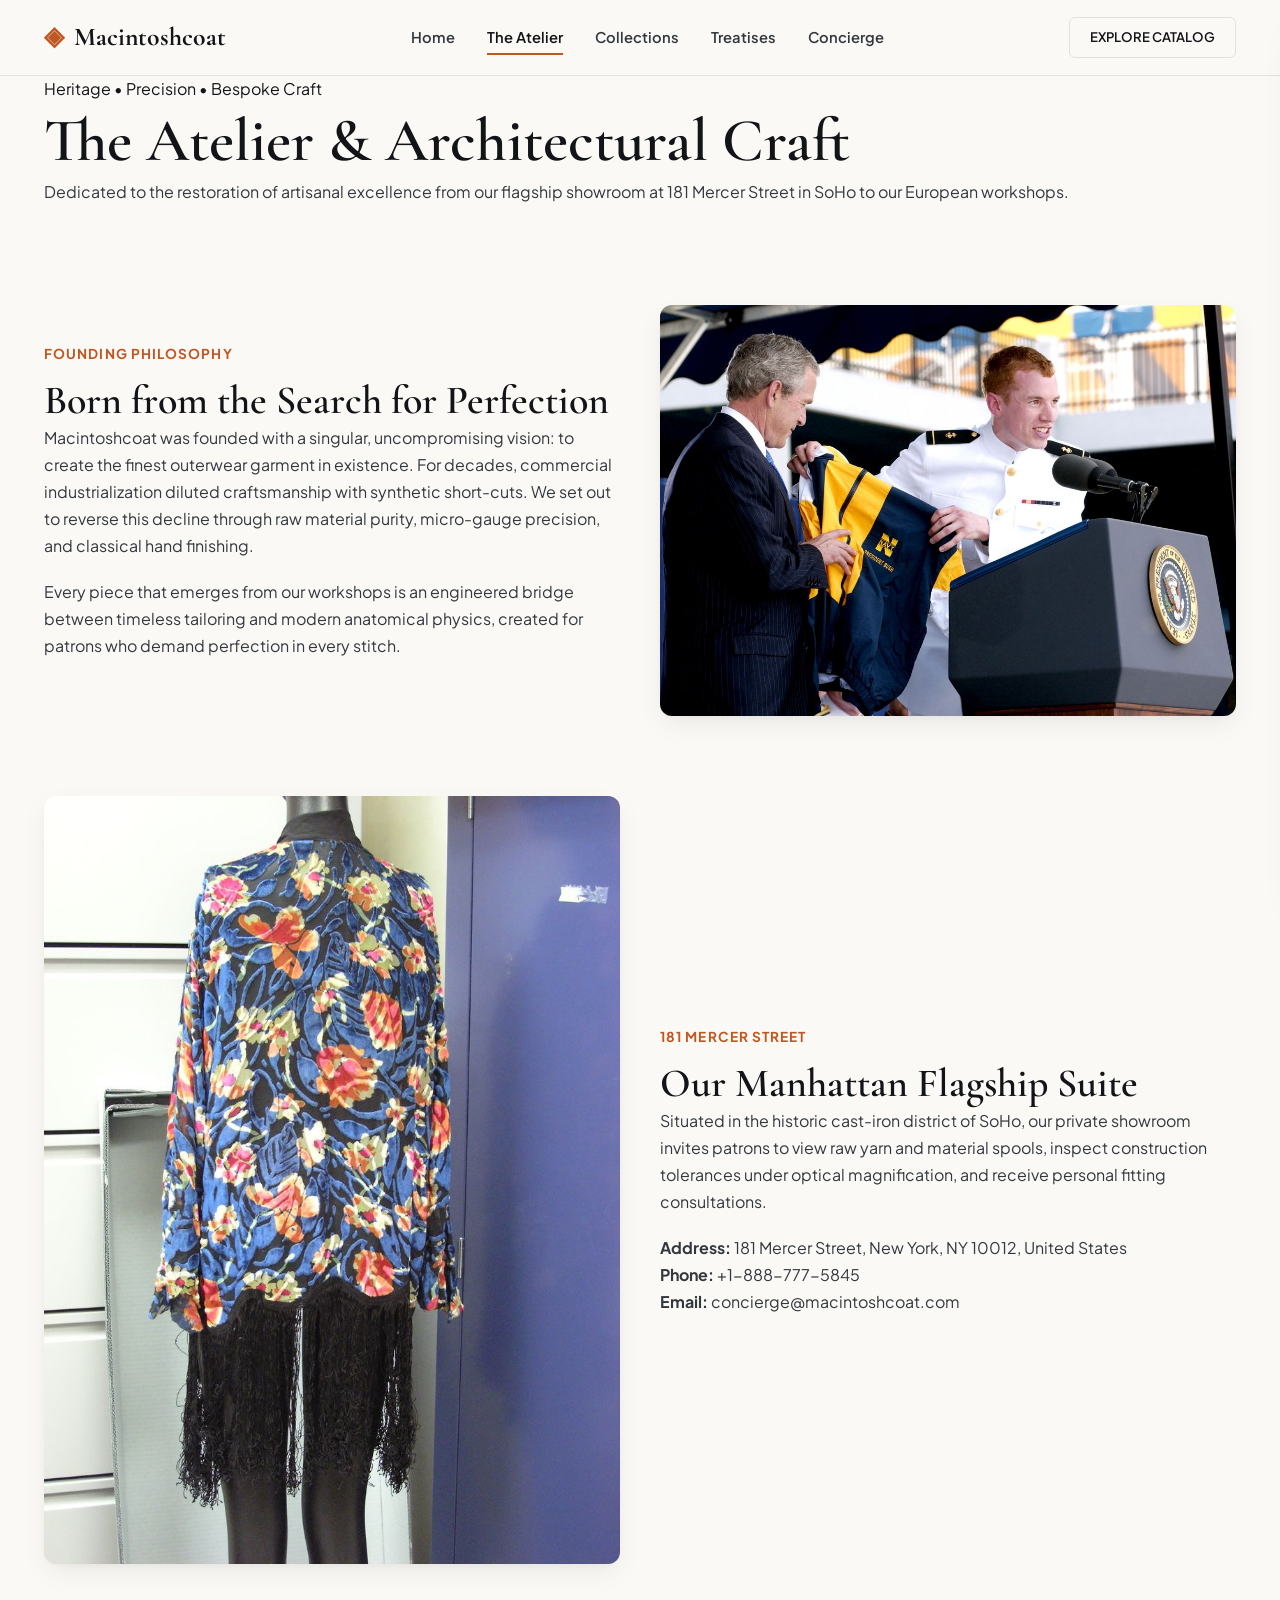
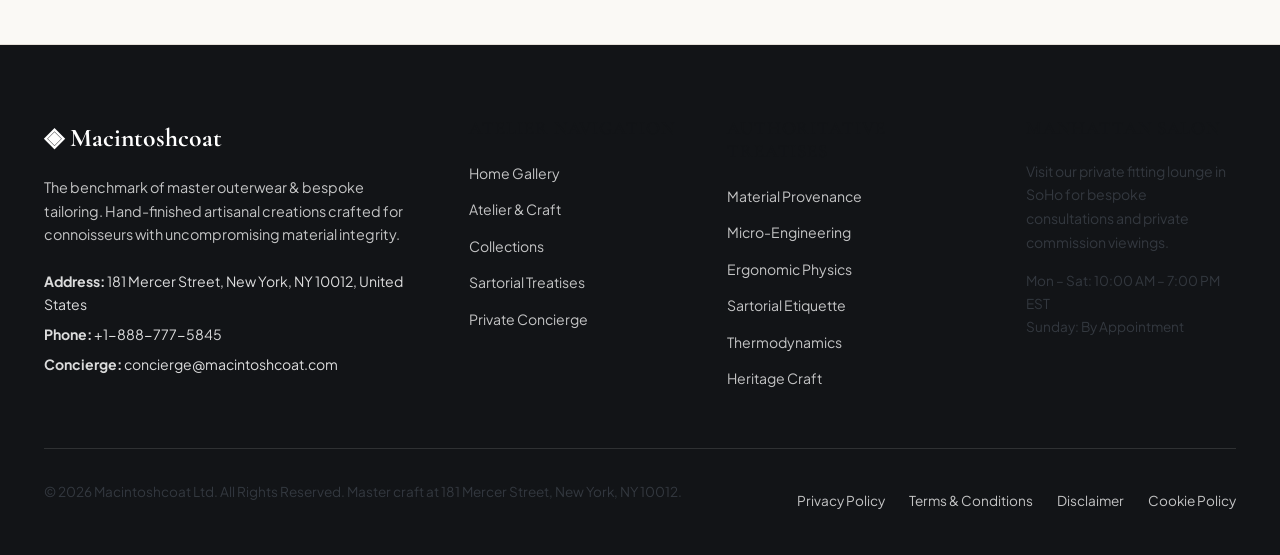
==== about.html @ 99c929b3 "Add files via upload" ====
<!DOCTYPE html>
<html lang="en">
<head>
  <meta charset="UTF-8">
  <meta name="viewport" content="width=device-width, initial-scale=1.0">
  <title>The Atelier & Heritage Craft — Macintoshcoat</title>
  <meta name="description" content="Discover the heritage of Macintoshcoat at 181 Mercer Street, New York.">
  <link rel="canonical" href="https://macintoshcoat.com/about.html">
  <link rel="preconnect" href="https://fonts.googleapis.com">
  <link rel="preconnect" href="https://fonts.gstatic.com" crossorigin>
  <link href="https://fonts.googleapis.com/css2?family=Cormorant+Garamond:ital,wght@0,400;0,600;0,700;1,400&family=Plus+Jakarta+Sans:wght@300;400;500;600;700&display=swap" rel="stylesheet">
  <link rel="stylesheet" href="/assets/css/style.css">
  <!-- Google tag (gtag.js) -->
  <script async src="https://www.googletagmanager.com/gtag/js?id=G-0LY0HY7L01"></script>
  <script>
    window.dataLayer = window.dataLayer || [];
    function gtag(){dataLayer.push(arguments);}
    gtag('js', new Date());
    gtag('config', 'G-0LY0HY7L01');
  </script>

</head>
<body>
  <!-- Mandatory Global Site Header (Exactly 1 per page) -->
  <header class="site-header">
    <div class="header-container">
      <a href="/" class="brand-logo" aria-label="Macintoshcoat Home">
        <span class="logo-mark">◈</span>
        <span class="logo-text">Macintoshcoat</span>
      </a>
      <nav class="desktop-nav" aria-label="Primary Navigation">
        <a href="/" class="nav-link">Home</a>
        <a href="/about.html" class="nav-link active">The Atelier</a>
        <a href="/collection.html" class="nav-link">Collections</a>
        <a href="/blog.html" class="nav-link">Treatises</a>
        <a href="/contact.html" class="nav-link">Concierge</a>
      </nav>
      <div class="header-actions">
        <a href="/collection.html" class="btn btn-sm btn-outline">Explore Catalog</a>
        <button id="drawer-toggle" class="mobile-toggle" aria-label="Open Navigation Menu">
          <span class="hamburger-bar"></span>
          <span class="hamburger-bar"></span>
          <span class="hamburger-bar"></span>
        </button>
      </div>
    </div>
  </header>

  <!-- Mandatory Mobile Navigation Drawer (Exactly 1 per page) -->
  <div class="mobile-drawer" id="mobile-drawer" aria-hidden="true">
    <div class="drawer-header">
      <div class="drawer-brand">Macintoshcoat</div>
      <button id="drawer-close" class="drawer-close-btn" aria-label="Close Navigation Menu">&times;</button>
    </div>
    <nav class="drawer-nav" aria-label="Mobile Navigation">
      <a href="/" class="drawer-link">Home</a>
      <a href="/about.html" class="drawer-link active">The Atelier &amp; Craft</a>
      <a href="/collection.html" class="drawer-link">Curated Outerwear Collection</a>
      <a href="/blog.html" class="drawer-link">Sartorial Treatises</a>
      <a href="/contact.html" class="drawer-link">Private Concierge</a>
    </nav>
    <div class="drawer-footer">
      <p class="drawer-contact-title">Manhattan Atelier &amp; Suite</p>
      <p class="drawer-contact-info">181 Mercer Street, New York, NY 10012, United States</p>
      <p class="drawer-contact-info">Tel: +1-888-777-5845</p>
      <p class="drawer-contact-info">Email: concierge@macintoshcoat.com</p>
    </div>
  </div>
  <div id="drawer-overlay" class="drawer-overlay"></div>
  <section class="page-hero">
    <div class="container">
      <span class="hero-badge">Heritage &bull; Precision &bull; Bespoke Craft</span>
      <h1>The Atelier &amp; Architectural Craft</h1>
      <p class="lead">Dedicated to the restoration of artisanal excellence from our flagship showroom at 181 Mercer Street in SoHo to our European workshops.</p>
    </div>
  </section>
  <main class="section">
    <div class="container">
      <div class="grid-2" style="margin-bottom: 5rem;">
        <div>
          <div class="section-subtitle">Founding Philosophy</div>
          <h2>Born from the Search for Perfection</h2>
          <p>Macintoshcoat was founded with a singular, uncompromising vision: to create the finest outerwear garment in existence. For decades, commercial industrialization diluted craftsmanship with synthetic short-cuts. We set out to reverse this decline through raw material purity, micro-gauge precision, and classical hand finishing.</p>
          <p>Every piece that emerges from our workshops is an engineered bridge between timeless tailoring and modern anatomical physics, created for patrons who demand perfection in every stitch.</p>
        </div>
        <div style="border-radius: var(--radius-md); overflow: hidden; box-shadow: var(--shadow-md);"><img src="/assets/images/ykk_aquaguard_zipper_seal.jpg" alt="Atelier craft"></div>
      </div>
      <div class="grid-2">
        <div style="border-radius: var(--radius-md); overflow: hidden; box-shadow: var(--shadow-md);"><img src="/assets/images/featherweight_pertex_fabric.jpg" alt="Artisan inspection"></div>
        <div>
          <div class="section-subtitle">181 Mercer Street</div>
          <h2>Our Manhattan Flagship Suite</h2>
          <p>Situated in the historic cast-iron district of SoHo, our private showroom invites patrons to view raw yarn and material spools, inspect construction tolerances under optical magnification, and receive personal fitting consultations.</p>
          <p><strong>Address:</strong> 181 Mercer Street, New York, NY 10012, United States<br><strong>Phone:</strong> +1-888-777-5845<br><strong>Email:</strong> concierge@macintoshcoat.com</p>
        </div>
      </div>
    </div>
  </main>
  <!-- Mandatory Global Site Footer -->
  <footer class="site-footer">
    <div class="container">
      <div class="footer-grid">
        <div class="footer-col">
          <div class="footer-brand">◈ Macintoshcoat</div>
          <p class="footer-desc">
            The benchmark of master outerwear & bespoke tailoring. Hand-finished artisanal creations crafted for connoisseurs with uncompromising material integrity.
          </p>
          <div class="footer-contact-item"><strong>Address:</strong> 181 Mercer Street, New York, NY 10012, United States</div>
          <div class="footer-contact-item"><strong>Phone:</strong> +1-888-777-5845</div>
          <div class="footer-contact-item"><strong>Concierge:</strong> concierge@macintoshcoat.com</div>
        </div>
        <div class="footer-col">
          <h4 class="footer-title">Atelier Navigation</h4>
          <ul class="footer-links">
            <li><a href="/">Home Gallery</a></li>
            <li><a href="/about.html">Atelier &amp; Craft</a></li>
            <li><a href="/collection.html">Collections</a></li>
            <li><a href="/blog.html">Sartorial Treatises</a></li>
            <li><a href="/contact.html">Private Concierge</a></li>
          </ul>
        </div>
        <div class="footer-col">
          <h4 class="footer-title">Authoritative Treatises</h4>
          <ul class="footer-links">
            <li><a href="/blog/material-provenance-and-fiber-crystallography.html">Material Provenance</a></li>
            <li><a href="/blog/micro-engineering-tolerances-and-finishing.html">Micro-Engineering</a></li>
            <li><a href="/blog/biomechanical-ergonomics-and-wearer-physics.html">Ergonomic Physics</a></li>
            <li><a href="/blog/sartorial-color-theory-and-formal-etiquette.html">Sartorial Etiquette</a></li>
            <li><a href="/blog/hygroscopic-microclimate-thermodynamics.html">Thermodynamics</a></li>
            <li><a href="/blog/bespoke-craftsmanship-and-heritage-methods.html">Heritage Craft</a></li>
          </ul>
        </div>
        <div class="footer-col">
          <h4 class="footer-title">Manhattan Salon</h4>
          <p style="font-size:0.88rem; margin-bottom:1rem;">
            Visit our private fitting lounge in SoHo for bespoke consultations and private commission viewings.
          </p>
          <p style="font-size:0.85rem; color:var(--color-gold);">Mon – Sat: 10:00 AM – 7:00 PM EST<br>Sunday: By Appointment</p>
        </div>
      </div>
      <div class="footer-bottom">
        <p>&copy; 2026 Macintoshcoat Ltd. All Rights Reserved. Master craft at 181 Mercer Street, New York, NY 10012.</p>
        <div class="footer-legal-links">
          <a href="/privacy-policy.html">Privacy Policy</a>
          <a href="/terms-and-conditions.html">Terms &amp; Conditions</a>
          <a href="/disclaimer.html">Disclaimer</a>
          <a href="/cookie-policy.html">Cookie Policy</a>
        </div>
      </div>
    </div>
  </footer>
  <script src="/assets/js/main.js"></script>
</body>
</html>
---- assets/css/style.css ----
/* Master Design System — macintoshcoat (Haute Commercial Paid Theme) */
:root {
  --color-primary: #121417;
  --color-primary-dark: #0A0C0E;
  --color-dew: #C05621;
  --color-dew-dark: #9C4215;
  --color-gold: #B45309;
  --color-bg: #FAF9F5;
  --color-surface: #FFFFFF;
  --color-surface-elevated: #F5F2EA;
  --color-text-main: #121417;
  --color-text-body: #33383F;
  --color-text-muted: #6B7280;
  --color-border: #E5E0D8;
  --color-border-light: #F0EDE6;
  --font-serif: 'Cormorant Garamond', Georgia, serif;
  --font-sans: 'Plus Jakarta Sans', -apple-system, BlinkMacSystemFont, sans-serif;
  --transition-smooth: all 0.25s cubic-bezier(0.16, 1, 0.3, 1);
  --shadow-sm: 0 2px 6px rgba(0, 0, 0, 0.04);
  --shadow-md: 0 10px 30px -5px rgba(0, 0, 0, 0.08), 0 4px 10px -2px rgba(0, 0, 0, 0.03);
  --shadow-lg: 0 20px 45px -10px rgba(0, 0, 0, 0.12);
  --radius-sm: 6px;
  --radius-md: 12px;
  --radius-pill: 9999px;
  --container-max: 1240px;
}
*, *::before, *::after { box-sizing: border-box; margin: 0; padding: 0; }
html { font-size: 16px; scroll-behavior: smooth; }
body { font-family: var(--font-sans); background: var(--color-bg); color: var(--color-text-main); line-height: 1.68; overflow-x: hidden; }
h1, h2, h3, h4 { font-family: var(--font-serif); color: #121417 !important; line-height: 1.25; font-weight: 600; }
h1 { font-size: clamp(2.2rem, 5vw, 3.8rem); }
h2 { font-size: clamp(1.8rem, 4vw, 2.5rem); }
h3 { font-size: 1.4rem; }
p { margin-bottom: 1.2rem; color: #33383F !important; }
a { color: #121417; text-decoration: none; transition: var(--transition-smooth); }
a:hover { color: var(--color-dew); }
img { max-width: 100%; height: auto; display: block; }
.container { max-width: var(--container-max); margin: 0 auto; padding: 0 1.5rem; }
.text-center { text-align: center; }
.text-muted { color: var(--color-text-muted) !important; }
.text-white { color: #FFFFFF !important; }

/* Paid Theme Top Announcement Bar */
.announcement-bar { background: #121417; color: #FAF9F5; padding: 0.55rem 1rem; font-size: 0.8rem; font-weight: 500; letter-spacing: 0.03em; text-align: center; border-bottom: 1px solid rgba(255, 255, 255, 0.1); }
.announcement-bar a { color: #E5E0D8; text-decoration: underline; }
.announcement-bar a:hover { color: #FFFFFF; }

/* Paid Theme Header */
.site-header { position: sticky; top: 0; left: 0; width: 100%; z-index: 1000; background: rgba(250, 249, 245, 0.94); backdrop-filter: blur(16px); -webkit-backdrop-filter: blur(16px); border-bottom: 1px solid var(--color-border); }
.header-container { max-width: var(--container-max); margin: 0 auto; padding: 1rem 1.5rem; display: flex; align-items: center; justify-content: space-between; }
.brand-logo { display: flex; align-items: center; gap: 0.6rem; color: #121417 !important; font-family: var(--font-serif); font-size: 1.6rem; font-weight: 700; }
.brand-logo:hover { color: var(--color-dew) !important; }
.logo-mark { color: var(--color-dew); }
.desktop-nav { display: flex; align-items: center; gap: 2rem; }
.nav-link { color: #33383F !important; font-size: 0.92rem; font-weight: 600; position: relative; padding: 0.3rem 0; }
.nav-link:hover, .nav-link.active { color: #121417 !important; }
.nav-link.active::after { content: ''; position: absolute; bottom: 0; left: 0; width: 100%; height: 2px; background: var(--color-dew); }
.header-actions { display: flex; align-items: center; gap: 1rem; }
.header-actions .btn-outline { color: #121417 !important; border-color: var(--color-border); }
.header-actions .btn-outline:hover { background: #121417; color: #FFFFFF !important; border-color: #121417; }
.mobile-toggle { display: none; background: transparent; border: none; cursor: pointer; padding: 0.5rem; flex-direction: column; gap: 5px; }
.hamburger-bar { display: block; width: 24px; height: 2px; background: #121417; }

/* Mobile Drawer (Paid Theme) */
.mobile-drawer { position: fixed; top: 0; right: -320px; width: 300px; height: 100vh; background: #121417; z-index: 2000; display: flex; flex-direction: column; box-shadow: var(--shadow-lg); transition: transform 0.35s ease; padding: 2rem 1.5rem; overflow-y: auto; color: #FFFFFF; }
.mobile-drawer.open { transform: translateX(-320px); }
.mobile-drawer p { color: rgba(255, 255, 255, 0.85) !important; font-size: 0.88rem; }
.drawer-overlay { position: fixed; top: 0; left: 0; width: 100vw; height: 100vh; background: rgba(0, 0, 0, 0.75); backdrop-filter: blur(4px); z-index: 1999; opacity: 0; visibility: hidden; transition: opacity 0.3s ease; }
.drawer-overlay.active { opacity: 1; visibility: visible; }
.drawer-header { display: flex; align-items: center; justify-content: space-between; margin-bottom: 2rem; padding-bottom: 1rem; border-bottom: 1px solid rgba(255, 255, 255, 0.12); }
.drawer-brand { font-family: var(--font-serif); font-size: 1.4rem; color: #FFFFFF !important; font-weight: 700; }
.drawer-close-btn { background: transparent; border: none; color: #FFFFFF !important; font-size: 2rem; cursor: pointer; }
.drawer-nav { display: flex; flex-direction: column; gap: 1.2rem; }
.drawer-link { color: rgba(255, 255, 255, 0.9) !important; font-size: 1.1rem; }
.drawer-link:hover { color: var(--color-dew) !important; padding-left: 0.5rem; }
.drawer-footer { margin-top: auto; padding-top: 1.5rem; border-top: 1px solid rgba(255, 255, 255, 0.12); }
.drawer-contact-title { font-weight: 700; color: #FAF9F5 !important; margin-bottom: 0.4rem; text-transform: uppercase; font-size: 0.85rem; }
.drawer-contact-info { color: rgba(255, 255, 255, 0.88) !important; margin-bottom: 0.25rem; font-size: 0.85rem; }

/* Paid Theme Buttons */
.btn { display: inline-flex; align-items: center; justify-content: center; padding: 0.85rem 1.85rem; font-size: 0.92rem; font-weight: 600; text-transform: uppercase; border-radius: var(--radius-sm); cursor: pointer; transition: var(--transition-smooth); border: 1px solid transparent; }
.btn-primary { background: #121417; color: #FFFFFF !important; }
.btn-primary:hover { background: var(--color-dew); color: #FFFFFF !important; transform: translateY(-2px); box-shadow: var(--shadow-md); }
.btn-gold { background: var(--color-dew); color: #FFFFFF !important; font-weight: 700; }
.btn-gold:hover { background: var(--color-primary-dark); color: #FFFFFF !important; transform: translateY(-2px); }
.btn-outline { background: transparent; color: #121417 !important; border-color: var(--color-border); }
.btn-outline:hover { background: #121417; color: #FFFFFF !important; border-color: #121417; transform: translateY(-2px); }
.btn-outline-white { background: transparent; color: #FFFFFF !important; border-color: rgba(255,255,255,0.6); }
.btn-outline-white:hover { background: #FFFFFF; color: #121417 !important; }
.btn-sm { padding: 0.55rem 1.25rem; font-size: 0.82rem; }

/* Paid Theme Sections */
.section { padding: 5rem 0; }
.section-light { background: var(--color-surface); }
.section-dark { background: #121417; color: #FFFFFF; }
.section-dark h2, .section-dark h3 { color: #FFFFFF !important; }
.section-dark p { color: rgba(255, 255, 255, 0.85) !important; }
.section-header { margin-bottom: 3.5rem; }
.section-subtitle { color: var(--color-dew); text-transform: uppercase; letter-spacing: 0.08em; font-weight: 700; font-size: 0.85rem; margin-bottom: 0.6rem; }
.grid-2 { display: grid; grid-template-columns: repeat(auto-fit, minmax(420px, 1fr)); gap: 2.5rem; align-items: center; }
.grid-3 { display: grid; grid-template-columns: repeat(auto-fit, minmax(320px, 1fr)); gap: 2rem; }
.grid-4 { display: grid; grid-template-columns: repeat(auto-fit, minmax(240px, 1fr)); gap: 1.5rem; }

/* Paid Theme E-Commerce Components */
.trust-bar { background: #FFFFFF; border-top: 1px solid var(--color-border); border-bottom: 1px solid var(--color-border); padding: 2.2rem 0; }
.trust-grid { display: grid; grid-template-columns: repeat(auto-fit, minmax(240px, 1fr)); gap: 2rem; }
.trust-item { display: flex; align-items: center; gap: 1rem; }
.trust-icon-box { width: 44px; height: 44px; border-radius: 10px; background: #FDF4ED; color: var(--color-dew); display: flex; align-items: center; justify-content: center; font-size: 1.2rem; flex-shrink: 0; font-weight: bold; }
.trust-title { font-size: 0.95rem; font-weight: 700; color: #121417; margin-bottom: 0.2rem; }
.trust-desc { font-size: 0.82rem; color: #6B7280 !important; margin-bottom: 0; line-height: 1.4; }

.paid-product-card { background: #FFFFFF; border: 1px solid var(--color-border); border-radius: var(--radius-md); overflow: hidden; transition: var(--transition-smooth); display: flex; flex-direction: column; position: relative; }
.paid-product-card:hover { transform: translateY(-6px); box-shadow: var(--shadow-md); border-color: #D3C9BD; }
.paid-product-badge { position: absolute; top: 1rem; left: 1rem; background: #121417; color: #FAF9F5; padding: 0.3rem 0.75rem; font-size: 0.72rem; font-weight: 700; text-transform: uppercase; letter-spacing: 0.05em; border-radius: var(--radius-pill); z-index: 2; }
.paid-product-img-wrap { position: relative; height: 320px; overflow: hidden; background: #F4F1EA; }
.paid-product-img-wrap img { width: 100%; height: 100%; object-fit: cover; transition: transform 0.5s ease; }
.paid-product-card:hover .paid-product-img-wrap img { transform: scale(1.05); }
.paid-product-body { padding: 1.6rem; display: flex; flex-direction: column; flex-grow: 1; }
.paid-product-rating { display: flex; align-items: center; gap: 0.4rem; font-size: 0.82rem; color: #D97706; margin-bottom: 0.6rem; }
.paid-product-title { font-family: var(--font-serif); font-size: 1.25rem; font-weight: 700; color: #121417; margin-bottom: 0.4rem; }
.paid-product-price { display: flex; align-items: baseline; gap: 0.6rem; margin-bottom: 0.8rem; }
.price-current { font-size: 1.25rem; font-weight: 700; color: #121417; }
.price-original { font-size: 0.95rem; text-decoration: line-line-through; color: #9CA3AF; }
.swatch-group { display: flex; gap: 0.45rem; margin: 0.6rem 0 1.2rem; }
.swatch-dot { width: 16px; height: 16px; border-radius: 50%; border: 1px solid rgba(0,0,0,0.15); display: inline-block; cursor: pointer; }

.anatomy-step { display: flex; gap: 1.2rem; align-items: flex-start; padding: 1.4rem; background: #FFFFFF; border: 1px solid var(--color-border); border-radius: var(--radius-md); transition: var(--transition-smooth); }
.anatomy-step:hover { border-color: var(--color-dew); transform: translateX(4px); box-shadow: var(--shadow-sm); }
.step-badge { width: 36px; height: 36px; border-radius: 50%; background: #121417; color: #FAF9F5; font-weight: 700; font-size: 0.88rem; display: flex; align-items: center; justify-content: center; flex-shrink: 0; }

/* Cards */
.card { background: var(--color-surface); border: 1px solid var(--color-border); border-radius: var(--radius-md); overflow: hidden; transition: var(--transition-smooth); box-shadow: var(--shadow-sm); display: flex; flex-direction: column; }
.card:hover { transform: translateY(-5px); box-shadow: var(--shadow-md); }
.card-image-wrap { position: relative; height: 280px; overflow: hidden; background: #E2E8F0; }
.card-image-wrap img { width: 100%; height: 100%; object-fit: cover; transition: transform 0.6s ease; }
.card:hover .card-image-wrap img { transform: scale(1.05); }
.card-tag { position: absolute; top: 1rem; left: 1rem; background: #121417; color: #FFF; padding: 0.25rem 0.75rem; font-size: 0.75rem; font-weight: 600; border-radius: var(--radius-sm); text-transform: uppercase; }
.card-body { padding: 1.8rem; display: flex; flex-direction: column; flex-grow: 1; }
.card-specs { display: flex; flex-wrap: wrap; gap: 0.8rem; margin: 1rem 0 1.2rem; padding-top: 1rem; border-top: 1px solid var(--color-border-light); font-size: 0.85rem; color: var(--color-text-muted); }

.pillar-card { padding: 2.2rem; background: var(--color-surface); border-radius: var(--radius-md); border: 1px solid var(--color-border); }
.pillar-icon { width: 52px; height: 52px; border-radius: 50%; background: #FDF4ED; color: var(--color-dew); display: flex; align-items: center; justify-content: center; font-size: 1.4rem; margin-bottom: 1.4rem; }

.step-card { background: var(--color-surface); border: 1px solid var(--color-border); border-radius: var(--radius-md); padding: 2rem; position: relative; }
.step-number { font-family: var(--font-serif); font-size: 2.5rem; font-weight: 700; color: var(--color-dew); line-height: 1; margin-bottom: 0.8rem; }

.testimonial-card { background: var(--color-surface); border: 1px solid var(--color-border); border-radius: var(--radius-md); padding: 2rem; box-shadow: var(--shadow-sm); }
.testimonial-rating { color: #D97706; font-size: 1.1rem; margin-bottom: 0.8rem; }
.testimonial-quote { font-style: italic; color: var(--color-text-body); margin-bottom: 1.2rem; line-height: 1.7; }
.testimonial-author { border-top: 1px solid var(--color-border-light); padding-top: 0.8rem; }
.testimonial-name { font-weight: 700; color: var(--color-primary); }
.testimonial-role { font-size: 0.85rem; color: var(--color-text-muted); }

.filter-bar { display: flex; flex-wrap: wrap; gap: 0.75rem; justify-content: center; margin-bottom: 3rem; }
.filter-btn { padding: 0.6rem 1.4rem; border-radius: 50px; background: var(--color-surface); border: 1px solid var(--color-border); color: var(--color-text-main); font-size: 0.88rem; font-weight: 600; cursor: pointer; transition: var(--transition-smooth); }
.filter-btn:hover, .filter-btn.active { background: #121417; color: #FFF; }

/* Tables */
.data-table-wrap { overflow-x: auto; margin: 2.5rem 0; border-radius: var(--radius-md); border: 1px solid var(--color-border); }
.spec-table { width: 100%; border-collapse: collapse; background: #FFF; text-align: left; font-size: 0.92rem; }
.spec-table th { background: #121417; color: #FFF; padding: 1rem 1.2rem; }
.spec-table td { padding: 0.95rem 1.2rem; border-bottom: 1px solid var(--color-border-light); color: var(--color-text-body); }
.spec-table tr:nth-child(even) td { background: #FDFBF7; }

/* Treatises */
.treatise-container { max-width: 860px; margin: 0 auto; padding: 3rem 1.5rem 5rem; }
.article-header { margin-bottom: 2.5rem; }
.article-meta { display: flex; align-items: center; flex-wrap: wrap; gap: 1.2rem; margin: 1.2rem 0; font-size: 0.9rem; color: var(--color-text-muted); }
.article-hero-figure { margin: 2rem 0 3rem; border-radius: var(--radius-md); overflow: hidden; border: 1px solid var(--color-border); }
.article-hero-figure img { width: 100%; height: auto; }
.article-hero-figure figcaption { padding: 0.85rem 1.2rem; background: #FFF; font-size: 0.85rem; color: var(--color-text-muted); font-style: italic; border-top: 1px solid var(--color-border-light); }
.article-content { font-size: 1.05rem; line-height: 1.8; color: #2D3748; }
.faq-section { margin: 3.5rem 0; }
.faq-item { border: 1px solid var(--color-border); border-radius: var(--radius-sm); margin-bottom: 1rem; background: #FFF; overflow: hidden; }
.faq-question { width: 100%; padding: 1.25rem 1.5rem; text-align: left; background: #FFF; border: none; font-family: var(--font-serif); font-size: 1.2rem; font-weight: 600; color: #121417; cursor: pointer; display: flex; justify-content: space-between; align-items: center; }
.faq-icon { font-size: 1.2rem; transition: transform 0.3s ease; }
.faq-item.active .faq-icon { transform: rotate(45deg); }
.faq-answer { padding: 0 1.5rem 1.5rem; line-height: 1.7; color: var(--color-text-body); }

.author-card { display: flex; align-items: center; gap: 1.5rem; padding: 2rem; background: #FFF; border: 1px solid var(--color-border); border-radius: var(--radius-md); margin-top: 4rem; }
.author-avatar { width: 72px; height: 72px; border-radius: 50%; background: #F4F1EA; color: var(--color-dew); display: flex; align-items: center; justify-content: center; font-size: 1.8rem; font-weight: 700; flex-shrink: 0; }
.author-info h4 { margin-bottom: 0.3rem; color: #121417; }
.author-bio { font-size: 0.9rem; color: var(--color-text-muted); margin-bottom: 0; }

/* Forms & Contact */
.contact-grid { display: grid; grid-template-columns: 1fr 1fr; gap: 3.5rem; }
.form-group { margin-bottom: 1.5rem; }
.form-label { display: block; font-size: 0.88rem; font-weight: 600; margin-bottom: 0.5rem; color: #121417; }
.form-input, .form-textarea { width: 100%; padding: 0.9rem 1.2rem; border: 1px solid var(--color-border); border-radius: var(--radius-sm); font-family: var(--font-sans); font-size: 0.95rem; background: #FFF; color: #121417; transition: var(--transition-smooth); }
.form-input:focus, .form-textarea:focus { outline: none; border-color: #121417; box-shadow: 0 0 0 3px rgba(18, 20, 23, 0.1); }
.form-textarea { resize: vertical; min-height: 140px; }

/* Paid Theme Footer */
.site-footer { background: #121417; color: #FAF9F5; padding: 4.5rem 0 2rem; border-top: 1px solid var(--color-border); }
.footer-grid { display: grid; grid-template-columns: 1.8fr 1fr 1.2fr 1fr; gap: 3rem; margin-bottom: 3.5rem; }
.footer-brand { font-family: var(--font-serif); font-size: 1.6rem; font-weight: 700; color: #FFFFFF; margin-bottom: 1rem; }
.footer-desc { color: rgba(255, 255, 255, 0.75) !important; font-size: 0.9rem; line-height: 1.6; margin-bottom: 1.5rem; }
.footer-contact-item { font-size: 0.88rem; color: rgba(255, 255, 255, 0.85); margin-bottom: 0.4rem; }
.footer-title { font-family: var(--font-serif); font-size: 1.15rem; color: #FFFFFF; margin-bottom: 1.2rem; text-transform: uppercase; letter-spacing: 0.05em; }
.footer-links { list-style: none; display: flex; flex-direction: column; gap: 0.6rem; }
.footer-links a { color: rgba(255, 255, 255, 0.75) !important; font-size: 0.88rem; }
.footer-links a:hover { color: #FFFFFF !important; padding-left: 0.3rem; }
.footer-bottom { border-top: 1px solid rgba(255, 255, 255, 0.12); padding-top: 2rem; display: flex; align-items: center; justify-content: space-between; font-size: 0.85rem; color: rgba(255, 255, 255, 0.6); }
.footer-legal-links { display: flex; gap: 1.5rem; }
.footer-legal-links a { color: rgba(255, 255, 255, 0.75) !important; }
.footer-legal-links a:hover { color: #FFFFFF !important; }

@media (max-width: 992px) { .desktop-nav { display: none; } .mobile-toggle { display: flex; } .footer-grid { grid-template-columns: 1fr 1fr; } .contact-grid { grid-template-columns: 1fr; } }
@media (max-width: 640px) { .footer-grid { grid-template-columns: 1fr; } .footer-bottom { flex-direction: column; text-align: center; } .grid-2 { grid-template-columns: 1fr; } }
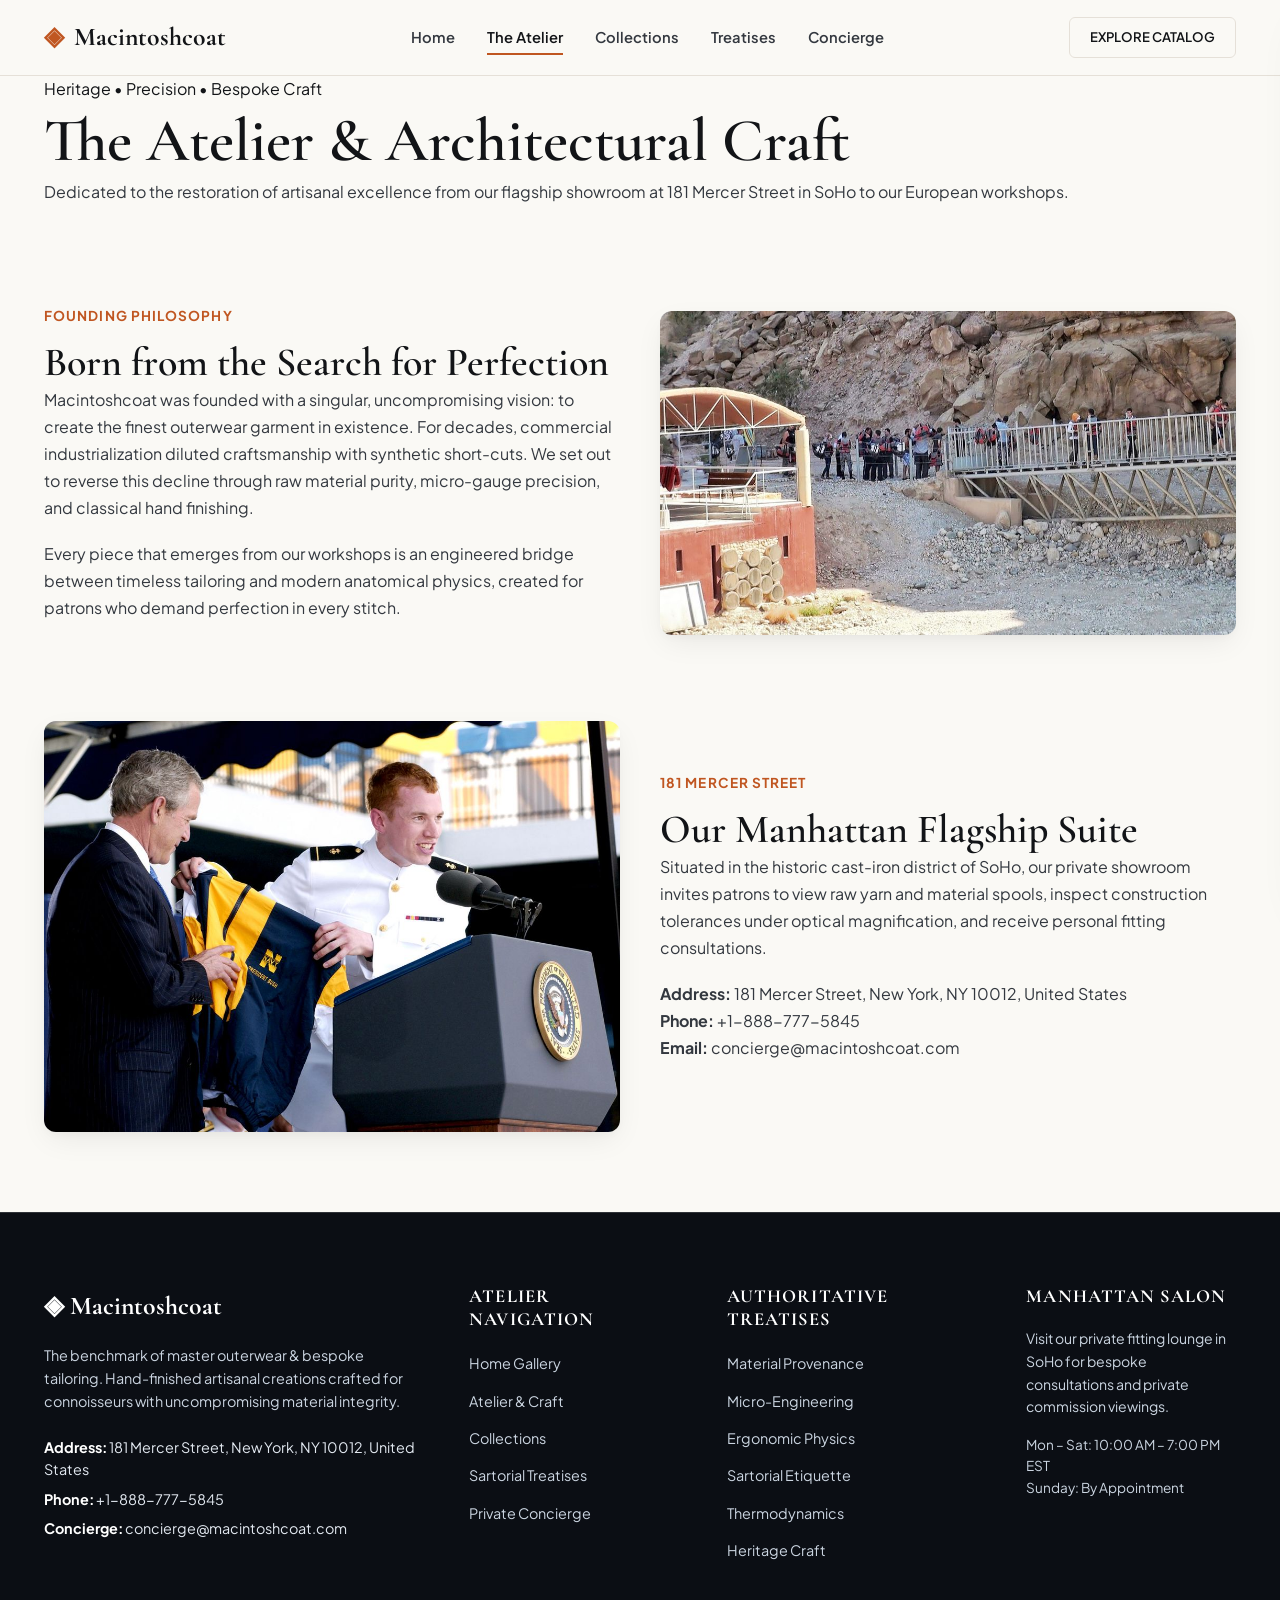
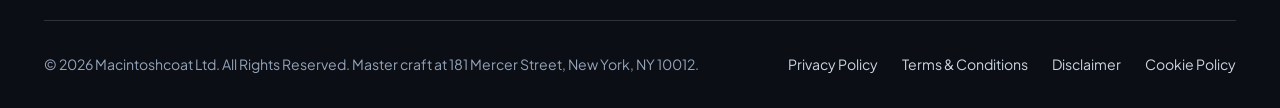
==== commit 2eb63477: "Add files via upload" ====
--- a/about.html
+++ b/about.html
@@ -83,10 +83,10 @@
           <p>Macintoshcoat was founded with a singular, uncompromising vision: to create the finest outerwear garment in existence. For decades, commercial industrialization diluted craftsmanship with synthetic short-cuts. We set out to reverse this decline through raw material purity, micro-gauge precision, and classical hand finishing.</p>
           <p>Every piece that emerges from our workshops is an engineered bridge between timeless tailoring and modern anatomical physics, created for patrons who demand perfection in every stitch.</p>
         </div>
-        <div style="border-radius: var(--radius-md); overflow: hidden; box-shadow: var(--shadow-md);"><img src="/assets/images/ykk_aquaguard_zipper_seal.jpg" alt="Atelier craft"></div>
+        <div style="border-radius: var(--radius-md); overflow: hidden; box-shadow: var(--shadow-md);"><img src="/assets/images/underarm_gusset_articulation.jpg" alt="Atelier craft"></div>
       </div>
       <div class="grid-2">
-        <div style="border-radius: var(--radius-md); overflow: hidden; box-shadow: var(--shadow-md);"><img src="/assets/images/featherweight_pertex_fabric.jpg" alt="Artisan inspection"></div>
+        <div style="border-radius: var(--radius-md); overflow: hidden; box-shadow: var(--shadow-md);"><img src="/assets/images/ykk_aquaguard_zipper_seal.jpg" alt="Artisan inspection"></div>
         <div>
           <div class="section-subtitle">181 Mercer Street</div>
           <h2>Our Manhattan Flagship Suite</h2>
--- a/assets/css/style.css
+++ b/assets/css/style.css
@@ -190,20 +190,24 @@
 .form-input:focus, .form-textarea:focus { outline: none; border-color: #121417; box-shadow: 0 0 0 3px rgba(18, 20, 23, 0.1); }
 .form-textarea { resize: vertical; min-height: 140px; }
 
-/* Paid Theme Footer */
-.site-footer { background: #121417; color: #FAF9F5; padding: 4.5rem 0 2rem; border-top: 1px solid var(--color-border); }
-.footer-grid { display: grid; grid-template-columns: 1.8fr 1fr 1.2fr 1fr; gap: 3rem; margin-bottom: 3.5rem; }
-.footer-brand { font-family: var(--font-serif); font-size: 1.6rem; font-weight: 700; color: #FFFFFF; margin-bottom: 1rem; }
-.footer-desc { color: rgba(255, 255, 255, 0.75) !important; font-size: 0.9rem; line-height: 1.6; margin-bottom: 1.5rem; }
-.footer-contact-item { font-size: 0.88rem; color: rgba(255, 255, 255, 0.85); margin-bottom: 0.4rem; }
-.footer-title { font-family: var(--font-serif); font-size: 1.15rem; color: #FFFFFF; margin-bottom: 1.2rem; text-transform: uppercase; letter-spacing: 0.05em; }
-.footer-links { list-style: none; display: flex; flex-direction: column; gap: 0.6rem; }
-.footer-links a { color: rgba(255, 255, 255, 0.75) !important; font-size: 0.88rem; }
-.footer-links a:hover { color: #FFFFFF !important; padding-left: 0.3rem; }
-.footer-bottom { border-top: 1px solid rgba(255, 255, 255, 0.12); padding-top: 2rem; display: flex; align-items: center; justify-content: space-between; font-size: 0.85rem; color: rgba(255, 255, 255, 0.6); }
-.footer-legal-links { display: flex; gap: 1.5rem; }
-.footer-legal-links a { color: rgba(255, 255, 255, 0.75) !important; }
-.footer-legal-links a:hover { color: #FFFFFF !important; }
+/* Paid Theme Footer — High-Contrast 100% Legibility */
+.site-footer { background: #0B0E14 !important; color: #FFFFFF !important; padding: 4.5rem 0 2rem; border-top: 1px solid rgba(255, 255, 255, 0.15); }
+.site-footer p { color: #E2E8F0 !important; }
+.site-footer .footer-grid { display: grid; grid-template-columns: 1.8fr 1fr 1.2fr 1fr; gap: 3rem; margin-bottom: 3.5rem; }
+.site-footer .footer-brand { font-family: var(--font-serif); font-size: 1.6rem; font-weight: 700; color: #FFFFFF !important; margin-bottom: 1rem; }
+.site-footer .footer-desc { color: #CBD5E1 !important; font-size: 0.92rem; line-height: 1.65; margin-bottom: 1.5rem; }
+.site-footer .footer-contact-item { font-size: 0.9rem; color: #E2E8F0 !important; margin-bottom: 0.5rem; line-height: 1.5; }
+.site-footer .footer-contact-item strong { color: #FFFFFF !important; font-weight: 700; }
+.site-footer .footer-title { font-family: var(--font-serif); font-size: 1.15rem; color: #FFFFFF !important; margin-bottom: 1.2rem; text-transform: uppercase; letter-spacing: 0.06em; font-weight: 700; }
+.site-footer .footer-links { list-style: none; display: flex; flex-direction: column; gap: 0.65rem; }
+.site-footer .footer-links a { color: #CBD5E1 !important; font-size: 0.9rem; transition: var(--transition-smooth); }
+.site-footer .footer-links a:hover { color: #FFFFFF !important; padding-left: 0.35rem; }
+.site-footer .footer-col p { color: #CBD5E1 !important; font-size: 0.9rem; line-height: 1.6; }
+.site-footer .footer-bottom { border-top: 1px solid rgba(255, 255, 255, 0.15); padding-top: 2rem; margin-top: 1rem; display: flex; align-items: center; justify-content: space-between; font-size: 0.88rem; color: #94A3B8 !important; }
+.site-footer .footer-bottom p { color: #94A3B8 !important; margin-bottom: 0; }
+.site-footer .footer-legal-links { display: flex; gap: 1.5rem; }
+.site-footer .footer-legal-links a { color: #CBD5E1 !important; font-size: 0.88rem; }
+.site-footer .footer-legal-links a:hover { color: #FFFFFF !important; }
 
 @media (max-width: 992px) { .desktop-nav { display: none; } .mobile-toggle { display: flex; } .footer-grid { grid-template-columns: 1fr 1fr; } .contact-grid { grid-template-columns: 1fr; } }
 @media (max-width: 640px) { .footer-grid { grid-template-columns: 1fr; } .footer-bottom { flex-direction: column; text-align: center; } .grid-2 { grid-template-columns: 1fr; } }
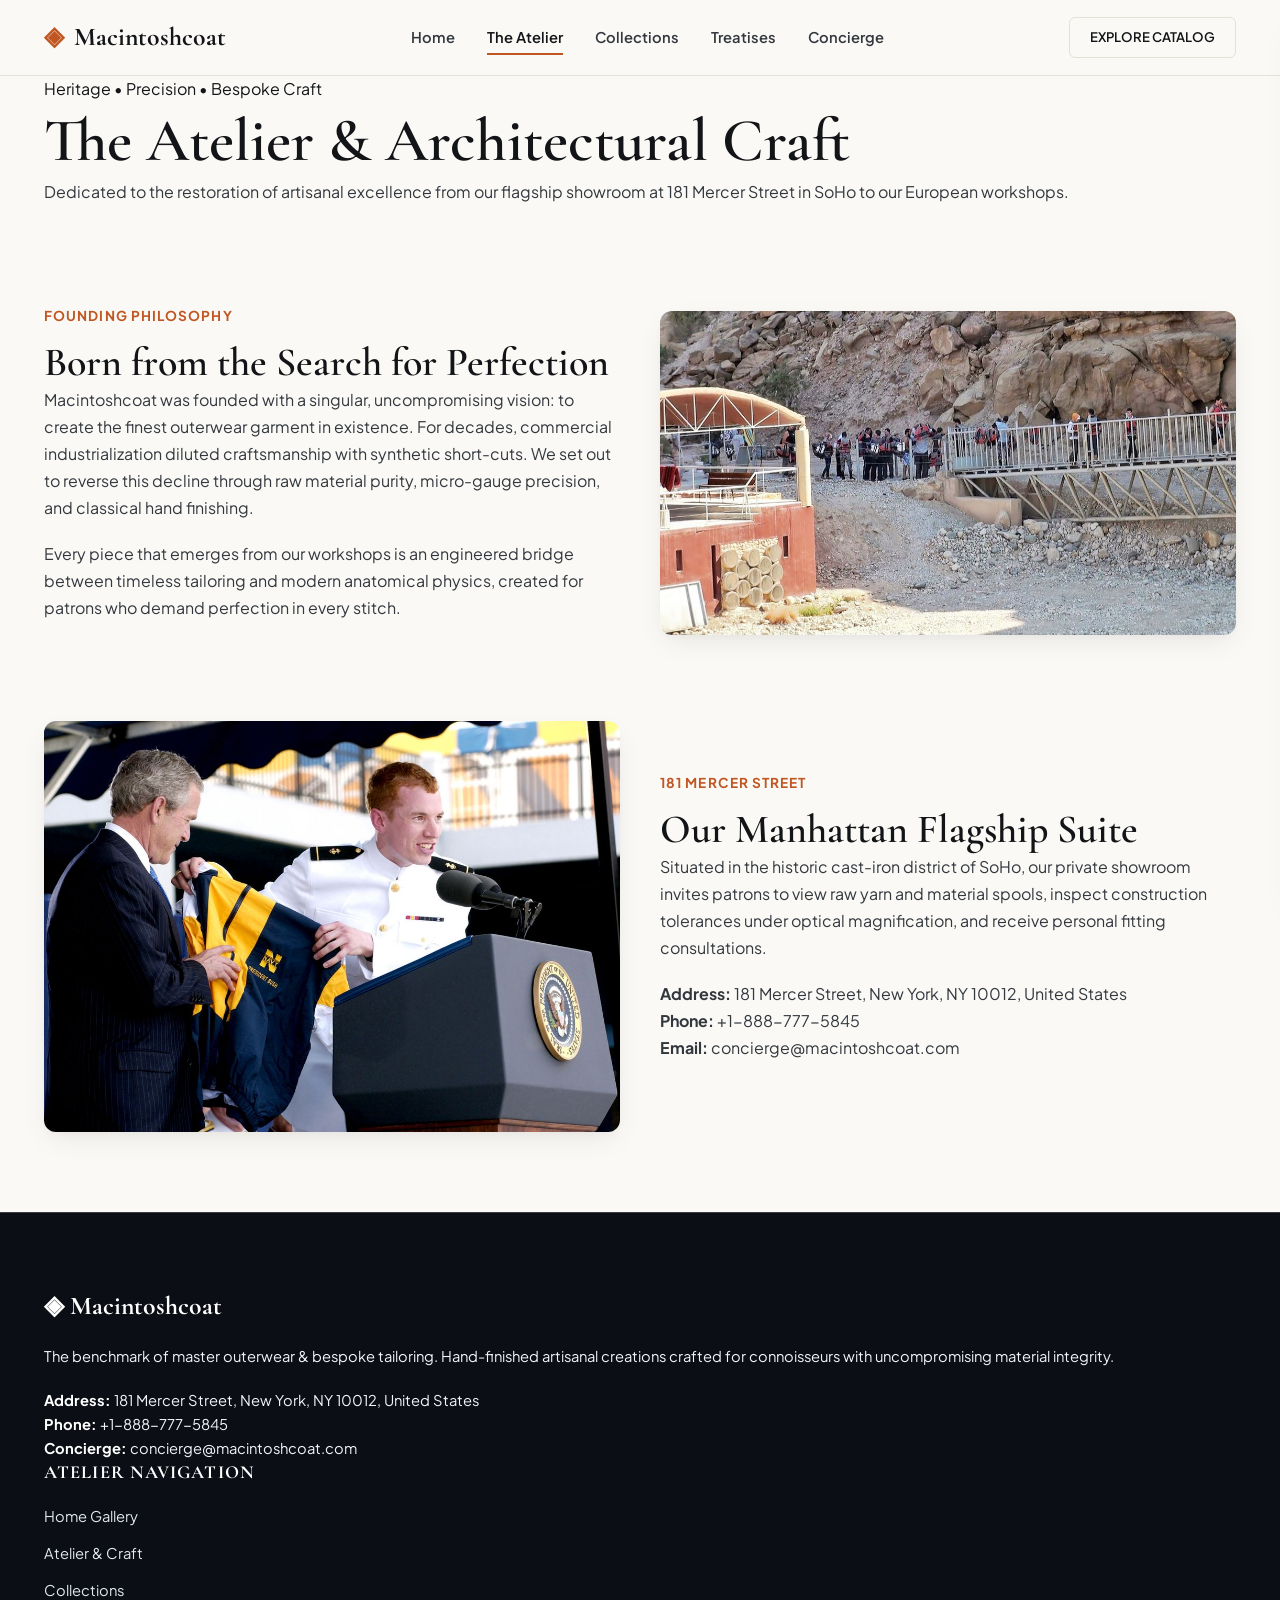
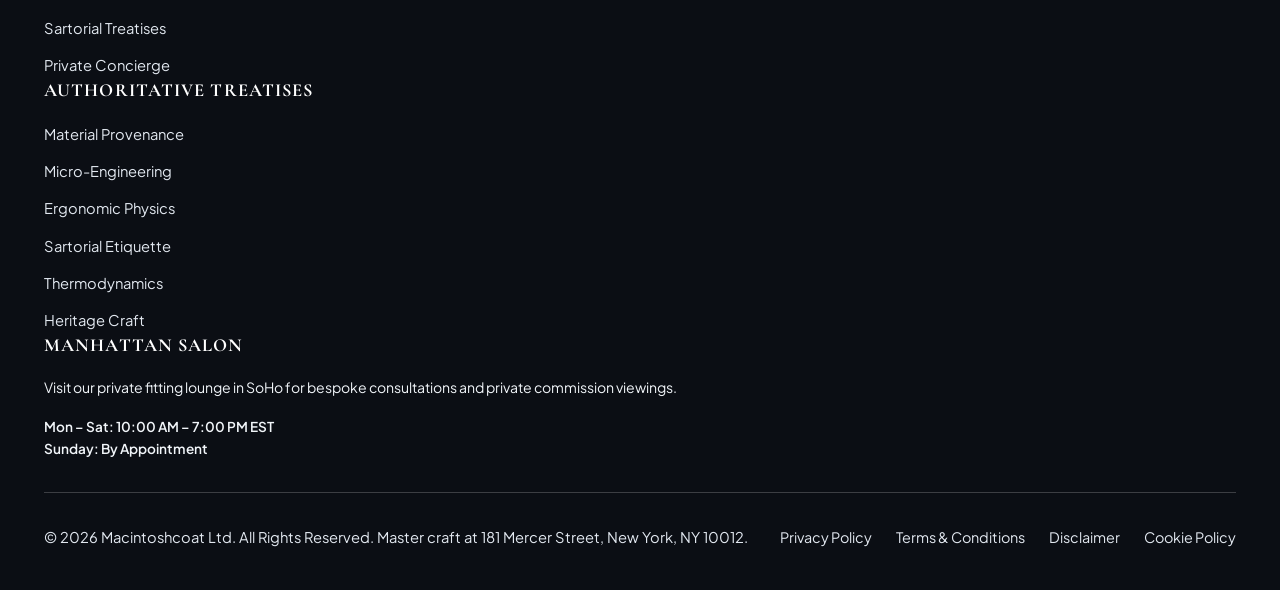
==== commit 14f5a5e9: "Add files via upload" ====
--- a/about.html
+++ b/about.html
@@ -135,7 +135,7 @@
           <p style="font-size:0.88rem; margin-bottom:1rem;">
             Visit our private fitting lounge in SoHo for bespoke consultations and private commission viewings.
           </p>
-          <p style="font-size:0.85rem; color:var(--color-gold);">Mon – Sat: 10:00 AM – 7:00 PM EST<br>Sunday: By Appointment</p>
+          <p style="font-size:0.85rem; color:#F59E0B; font-weight:600;">Mon – Sat: 10:00 AM – 7:00 PM EST<br>Sunday: By Appointment</p>
         </div>
       </div>
       <div class="footer-bottom">
--- a/assets/css/style.css
+++ b/assets/css/style.css
@@ -190,24 +190,88 @@
 .form-input:focus, .form-textarea:focus { outline: none; border-color: #121417; box-shadow: 0 0 0 3px rgba(18, 20, 23, 0.1); }
 .form-textarea { resize: vertical; min-height: 140px; }
 
-/* Paid Theme Footer — High-Contrast 100% Legibility */
-.site-footer { background: #0B0E14 !important; color: #FFFFFF !important; padding: 4.5rem 0 2rem; border-top: 1px solid rgba(255, 255, 255, 0.15); }
-.site-footer p { color: #E2E8F0 !important; }
-.site-footer .footer-grid { display: grid; grid-template-columns: 1.8fr 1fr 1.2fr 1fr; gap: 3rem; margin-bottom: 3.5rem; }
-.site-footer .footer-brand { font-family: var(--font-serif); font-size: 1.6rem; font-weight: 700; color: #FFFFFF !important; margin-bottom: 1rem; }
-.site-footer .footer-desc { color: #CBD5E1 !important; font-size: 0.92rem; line-height: 1.65; margin-bottom: 1.5rem; }
-.site-footer .footer-contact-item { font-size: 0.9rem; color: #E2E8F0 !important; margin-bottom: 0.5rem; line-height: 1.5; }
-.site-footer .footer-contact-item strong { color: #FFFFFF !important; font-weight: 700; }
-.site-footer .footer-title { font-family: var(--font-serif); font-size: 1.15rem; color: #FFFFFF !important; margin-bottom: 1.2rem; text-transform: uppercase; letter-spacing: 0.06em; font-weight: 700; }
-.site-footer .footer-links { list-style: none; display: flex; flex-direction: column; gap: 0.65rem; }
-.site-footer .footer-links a { color: #CBD5E1 !important; font-size: 0.9rem; transition: var(--transition-smooth); }
-.site-footer .footer-links a:hover { color: #FFFFFF !important; padding-left: 0.35rem; }
-.site-footer .footer-col p { color: #CBD5E1 !important; font-size: 0.9rem; line-height: 1.6; }
-.site-footer .footer-bottom { border-top: 1px solid rgba(255, 255, 255, 0.15); padding-top: 2rem; margin-top: 1rem; display: flex; align-items: center; justify-content: space-between; font-size: 0.88rem; color: #94A3B8 !important; }
-.site-footer .footer-bottom p { color: #94A3B8 !important; margin-bottom: 0; }
-.site-footer .footer-legal-links { display: flex; gap: 1.5rem; }
-.site-footer .footer-legal-links a { color: #CBD5E1 !important; font-size: 0.88rem; }
-.site-footer .footer-legal-links a:hover { color: #FFFFFF !important; }
+.site-footer { background: #0B0E14 !important; color: #FFFFFF !important; padding: 4.5rem 0 2.5rem; border-top: 1px solid rgba(255, 255, 255, 0.2); }
+.site-footer p,
+.site-footer .footer-desc,
+.site-footer .footer-col p,
+.site-footer .footer-salon-desc,
+.site-footer .footer-contact-item,
+.site-footer .footer-hours {
+  color: #F1F5F9 !important;
+  font-size: 0.92rem;
+  line-height: 1.65;
+}
+.site-footer .footer-brand {
+  font-family: var(--font-serif);
+  font-size: 1.6rem;
+  font-weight: 700;
+  color: #FFFFFF !important;
+  margin-bottom: 1rem;
+}
+.site-footer .footer-title {
+  font-family: var(--font-serif);
+  font-size: 1.15rem;
+  color: #FFFFFF !important;
+  margin-bottom: 1.2rem;
+  text-transform: uppercase;
+  letter-spacing: 0.06em;
+  font-weight: 700;
+}
+.site-footer .footer-contact-item strong {
+  color: #FFFFFF !important;
+  font-weight: 700;
+}
+.site-footer .footer-links {
+  list-style: none;
+  display: flex;
+  flex-direction: column;
+  gap: 0.65rem;
+}
+.site-footer .footer-links a {
+  color: #E2E8F0 !important;
+  font-size: 0.92rem;
+  transition: var(--transition-smooth);
+}
+.site-footer .footer-links a:hover {
+  color: #FFFFFF !important;
+  text-decoration: underline;
+  padding-left: 0.35rem;
+}
+.site-footer .hours-badge {
+  background: #10B981;
+  color: #FFFFFF;
+  padding: 0.15rem 0.5rem;
+  border-radius: 4px;
+  font-size: 0.72rem;
+  font-weight: 700;
+  margin-right: 0.4rem;
+}
+.site-footer .footer-bottom {
+  border-top: 1px solid rgba(255, 255, 255, 0.2);
+  padding-top: 2rem;
+  margin-top: 2rem;
+  display: flex;
+  align-items: center;
+  justify-content: space-between;
+  font-size: 0.9rem;
+}
+.site-footer .footer-bottom p,
+.site-footer .footer-copy {
+  color: #E2E8F0 !important;
+  margin-bottom: 0;
+}
+.site-footer .footer-legal-links {
+  display: flex;
+  gap: 1.5rem;
+}
+.site-footer .footer-legal-links a {
+  color: #E2E8F0 !important;
+  font-size: 0.9rem;
+}
+.site-footer .footer-legal-links a:hover {
+  color: #FFFFFF !important;
+  text-decoration: underline;
+}
 
 @media (max-width: 992px) { .desktop-nav { display: none; } .mobile-toggle { display: flex; } .footer-grid { grid-template-columns: 1fr 1fr; } .contact-grid { grid-template-columns: 1fr; } }
 @media (max-width: 640px) { .footer-grid { grid-template-columns: 1fr; } .footer-bottom { flex-direction: column; text-align: center; } .grid-2 { grid-template-columns: 1fr; } }
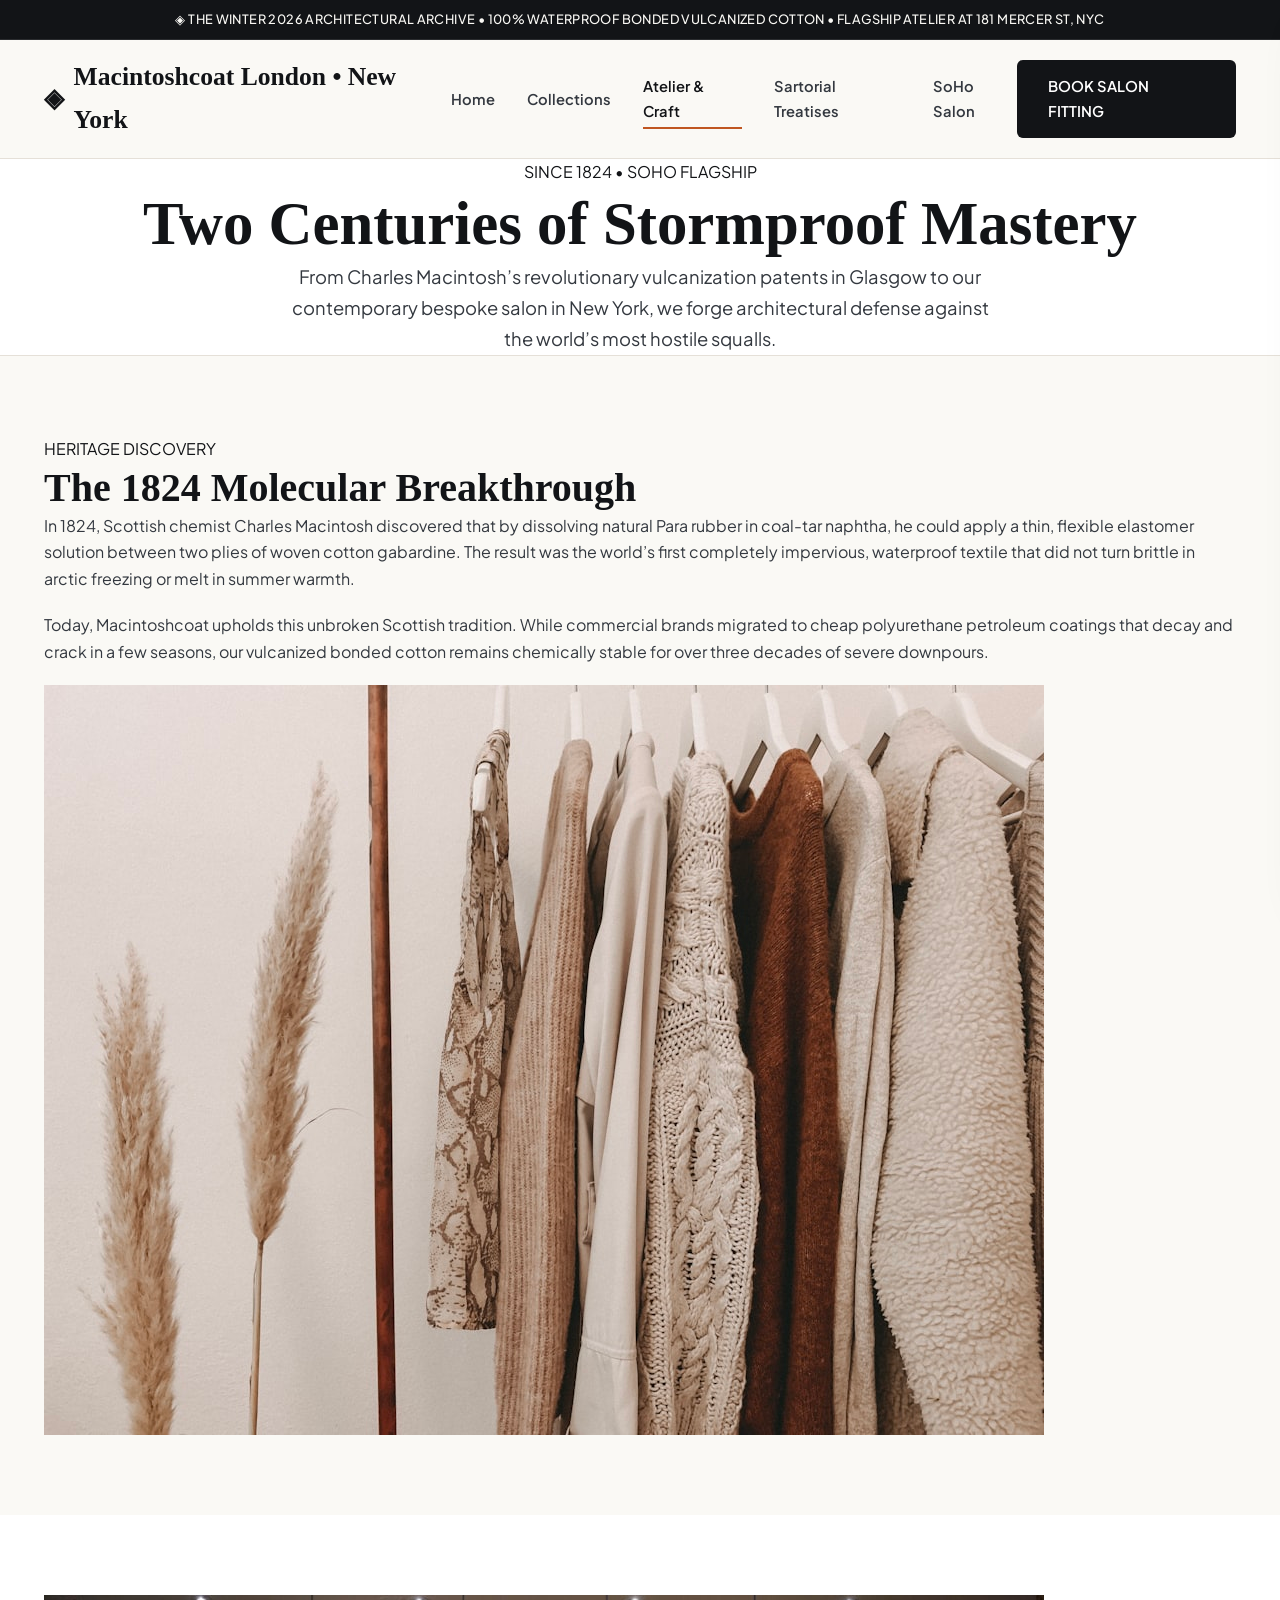
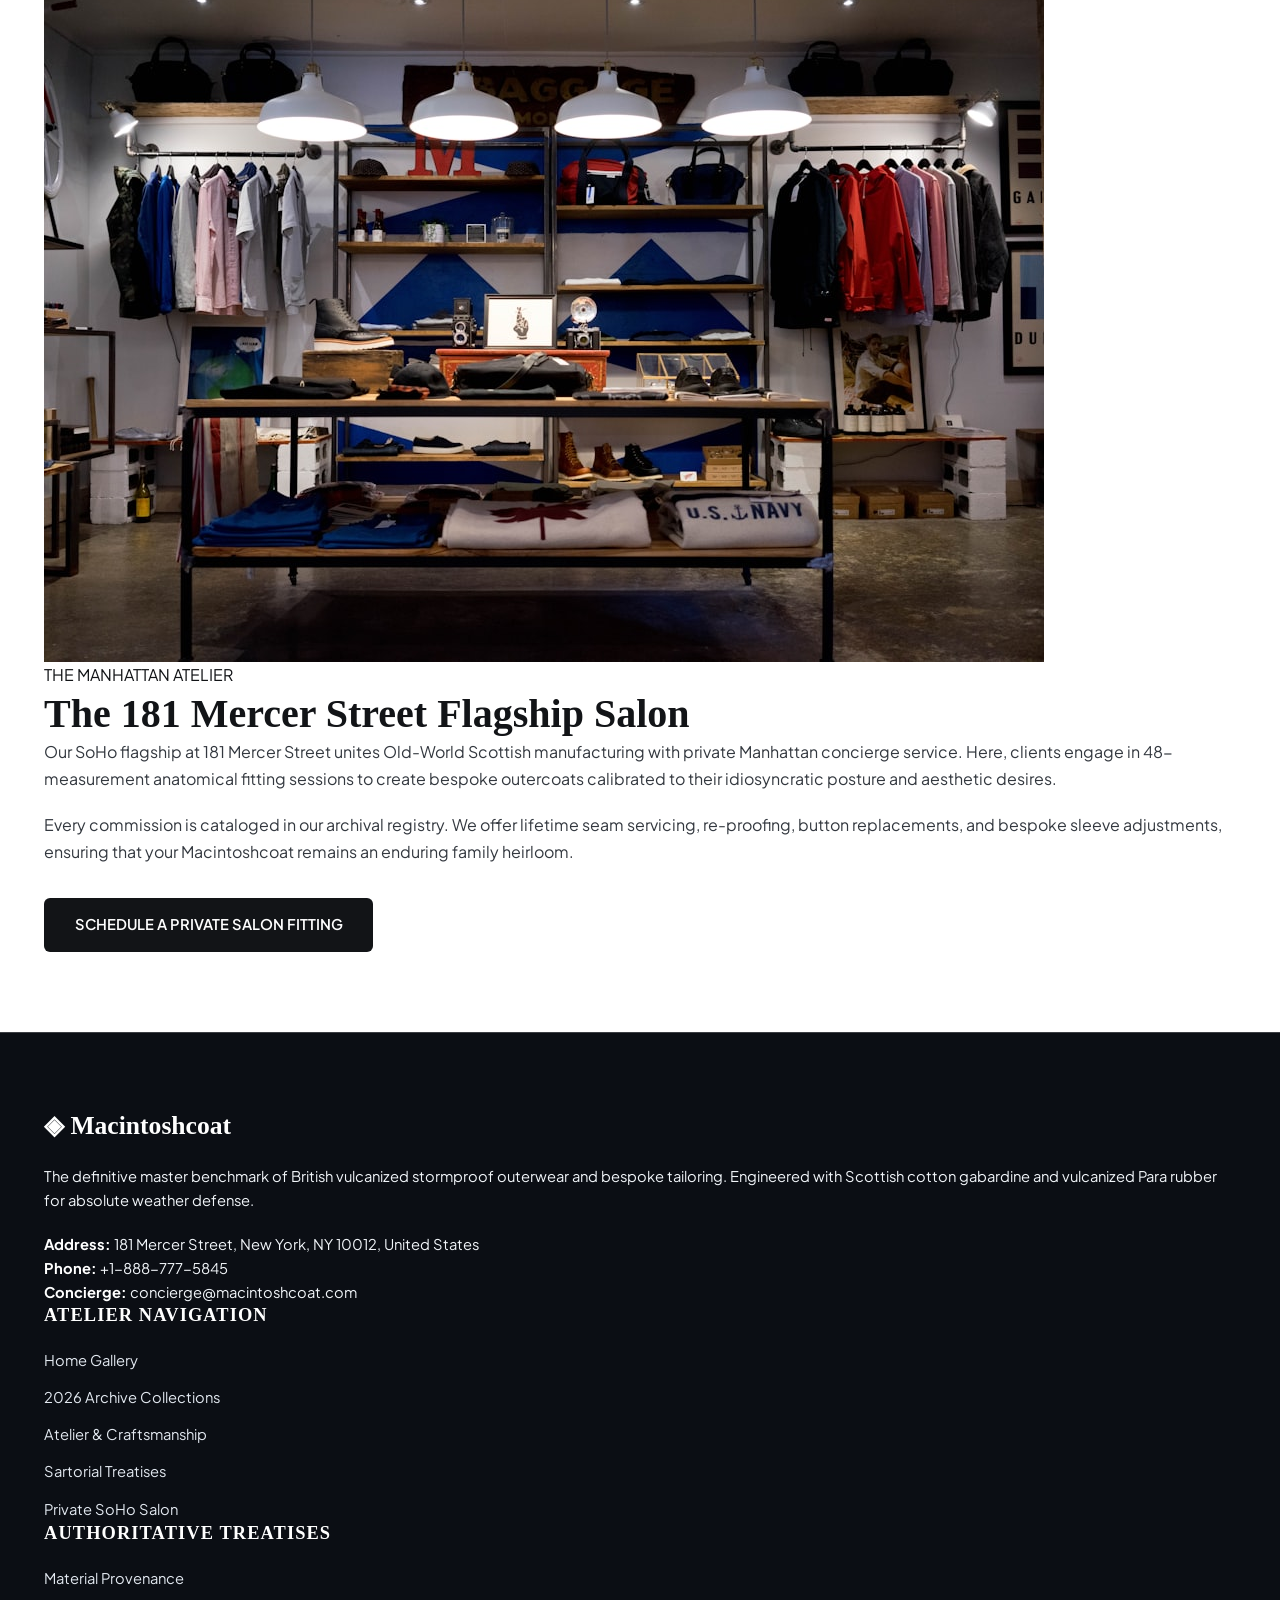
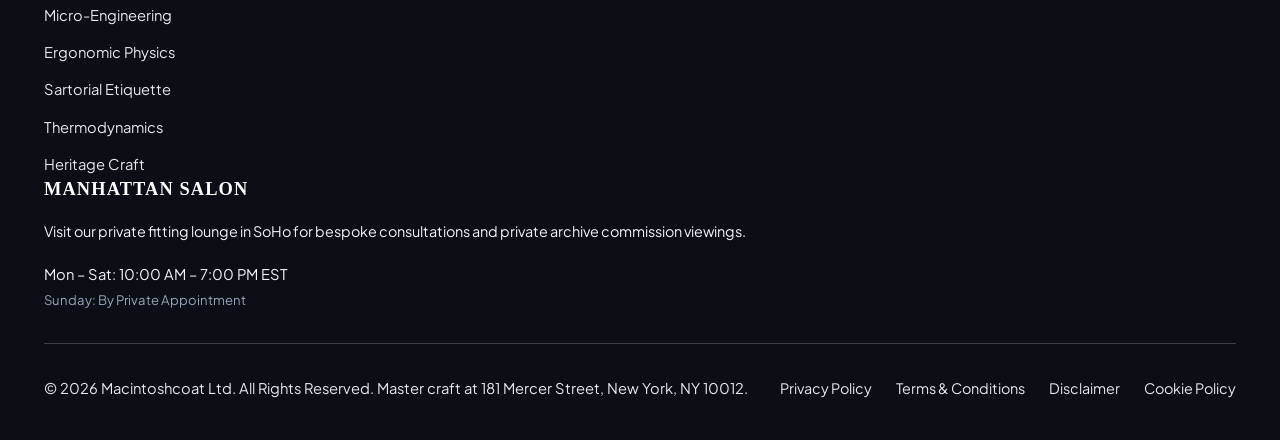
==== commit 95860ead: "Add files via upload" ====
--- a/about.html
+++ b/about.html
@@ -3,13 +3,13 @@
 <head>
   <meta charset="UTF-8">
   <meta name="viewport" content="width=device-width, initial-scale=1.0">
-  <title>The Atelier & Heritage Craft — Macintoshcoat</title>
-  <meta name="description" content="Discover the heritage of Macintoshcoat at 181 Mercer Street, New York.">
-  <link rel="canonical" href="https://macintoshcoat.com/about.html">
+  <title>The Atelier &amp; Heritage Craft | Macintoshcoat</title>
+  <meta name="description" content="Discover the heritage of British vulcanized stormproof outerwear, Charles Macintosh's 1824 discovery, and our master Manhattan salon at 181 Mercer Street.">
+  <link rel="canonical" href="https://macintoshcoat.com/">
   <link rel="preconnect" href="https://fonts.googleapis.com">
   <link rel="preconnect" href="https://fonts.gstatic.com" crossorigin>
-  <link href="https://fonts.googleapis.com/css2?family=Cormorant+Garamond:ital,wght@0,400;0,600;0,700;1,400&family=Plus+Jakarta+Sans:wght@300;400;500;600;700&display=swap" rel="stylesheet">
-  <link rel="stylesheet" href="/assets/css/style.css">
+  <link href="https://fonts.googleapis.com/css2?family=Playfair+Display:ital,wght@0,400..900;1,400..900&family=Plus+Jakarta+Sans:ital,wght@0,300..800;1,300..800&display=swap" rel="stylesheet">
+  <link rel="stylesheet" href="assets/css/style.css">
   <!-- Google tag (gtag.js) -->
   <script async src="https://www.googletagmanager.com/gtag/js?id=G-0LY0HY7L01"></script>
   <script>
@@ -18,84 +18,109 @@
     gtag('js', new Date());
     gtag('config', 'G-0LY0HY7L01');
   </script>
-
 </head>
 <body>
-  <!-- Mandatory Global Site Header (Exactly 1 per page) -->
+  <!-- Top Announcement Bar -->
+  <div class="announcement-bar">
+    <span>◈ THE WINTER 2026 ARCHITECTURAL ARCHIVE &bull; 100% WATERPROOF BONDED VULCANIZED COTTON &bull; FLAGSHIP ATELIER AT 181 MERCER ST, NYC</span>
+  </div>
+
+  <!-- Mandatory Global Site Header -->
   <header class="site-header">
     <div class="header-container">
-      <a href="/" class="brand-logo" aria-label="Macintoshcoat Home">
-        <span class="logo-mark">◈</span>
-        <span class="logo-text">Macintoshcoat</span>
+      <a href="/" class="brand-logo">
+        <span class="brand-mark">◈</span>
+        <div>
+          <span>Macintoshcoat</span>
+          <span class="brand-sub">London &bull; New York</span>
+        </div>
       </a>
-      <nav class="desktop-nav" aria-label="Primary Navigation">
-        <a href="/" class="nav-link">Home</a>
-        <a href="/about.html" class="nav-link active">The Atelier</a>
-        <a href="/collection.html" class="nav-link">Collections</a>
-        <a href="/blog.html" class="nav-link">Treatises</a>
-        <a href="/contact.html" class="nav-link">Concierge</a>
+      <nav class="desktop-nav">
+        <a href="/" class="nav-link">Home</a><a href="collection.html" class="nav-link">Collections</a><a href="about.html" class="nav-link active">Atelier &amp; Craft</a><a href="blog.html" class="nav-link">Sartorial Treatises</a><a href="contact.html" class="nav-link">SoHo Salon</a>
       </nav>
       <div class="header-actions">
-        <a href="/collection.html" class="btn btn-sm btn-outline">Explore Catalog</a>
-        <button id="drawer-toggle" class="mobile-toggle" aria-label="Open Navigation Menu">
-          <span class="hamburger-bar"></span>
-          <span class="hamburger-bar"></span>
-          <span class="hamburger-bar"></span>
+        <a href="contact.html" class="btn btn-primary">Book Salon Fitting</a>
+        <button class="mobile-toggle" id="mobile-toggle" aria-label="Toggle Navigation">
+          <span></span><span></span><span></span>
         </button>
       </div>
     </div>
   </header>
 
-  <!-- Mandatory Mobile Navigation Drawer (Exactly 1 per page) -->
-  <div class="mobile-drawer" id="mobile-drawer" aria-hidden="true">
-    <div class="drawer-header">
-      <div class="drawer-brand">Macintoshcoat</div>
-      <button id="drawer-close" class="drawer-close-btn" aria-label="Close Navigation Menu">&times;</button>
+  <!-- Mandatory Mobile Drawer -->
+  <div class="mobile-drawer" id="mobile-drawer">
+    <button class="drawer-close" id="drawer-close" aria-label="Close Menu">&times;</button>
+    <div>
+      <div class="brand-logo" style="margin-bottom: 2rem;">◈ Macintoshcoat</div>
+      <ul class="mobile-nav-links">
+        <li><a href="/">Home</a></li><li><a href="collection.html">Collections</a></li><li><a href="about.html">Atelier &amp; Craft</a></li><li><a href="blog.html">Sartorial Treatises</a></li><li><a href="contact.html">SoHo Salon</a></li>
+      </ul>
     </div>
-    <nav class="drawer-nav" aria-label="Mobile Navigation">
-      <a href="/" class="drawer-link">Home</a>
-      <a href="/about.html" class="drawer-link active">The Atelier &amp; Craft</a>
-      <a href="/collection.html" class="drawer-link">Curated Outerwear Collection</a>
-      <a href="/blog.html" class="drawer-link">Sartorial Treatises</a>
-      <a href="/contact.html" class="drawer-link">Private Concierge</a>
-    </nav>
-    <div class="drawer-footer">
-      <p class="drawer-contact-title">Manhattan Atelier &amp; Suite</p>
-      <p class="drawer-contact-info">181 Mercer Street, New York, NY 10012, United States</p>
-      <p class="drawer-contact-info">Tel: +1-888-777-5845</p>
-      <p class="drawer-contact-info">Email: concierge@macintoshcoat.com</p>
+    <div style="margin-top: 2rem;">
+      <a href="contact.html" class="btn btn-primary" style="width: 100%;">Book Private Fitting</a>
+      <p style="font-size: 0.8rem; color: #64748B; margin-top: 1rem; line-height: 1.5;">
+        181 Mercer Street, New York, NY 10012<br>+1-888-777-5845
+      </p>
     </div>
   </div>
-  <div id="drawer-overlay" class="drawer-overlay"></div>
-  <section class="page-hero">
-    <div class="container">
-      <span class="hero-badge">Heritage &bull; Precision &bull; Bespoke Craft</span>
-      <h1>The Atelier &amp; Architectural Craft</h1>
-      <p class="lead">Dedicated to the restoration of artisanal excellence from our flagship showroom at 181 Mercer Street in SoHo to our European workshops.</p>
+  <div class="mobile-drawer-overlay" id="drawer-overlay"></div>
+
+  <!-- Page Banner -->
+  <section class="section-sm section-light" style="border-bottom: 1px solid var(--color-border);">
+    <div class="container text-center">
+      <div class="pill-badge">SINCE 1824 &bull; SOHO FLAGSHIP</div>
+      <h1>Two Centuries of Stormproof Mastery</h1>
+      <p style="max-width: 720px; margin: 0 auto; font-size: 1.15rem; color: #475569;">
+        From Charles Macintosh’s revolutionary vulcanization patents in Glasgow to our contemporary bespoke salon in New York, we forge architectural defense against the world’s most hostile squalls.
+      </p>
     </div>
   </section>
-  <main class="section">
+
+  <!-- Story Section 1 -->
+  <section class="section">
     <div class="container">
-      <div class="grid-2" style="margin-bottom: 5rem;">
+      <div class="atelier-grid">
         <div>
-          <div class="section-subtitle">Founding Philosophy</div>
-          <h2>Born from the Search for Perfection</h2>
-          <p>Macintoshcoat was founded with a singular, uncompromising vision: to create the finest outerwear garment in existence. For decades, commercial industrialization diluted craftsmanship with synthetic short-cuts. We set out to reverse this decline through raw material purity, micro-gauge precision, and classical hand finishing.</p>
-          <p>Every piece that emerges from our workshops is an engineered bridge between timeless tailoring and modern anatomical physics, created for patrons who demand perfection in every stitch.</p>
+          <div class="pill-badge">HERITAGE DISCOVERY</div>
+          <h2>The 1824 Molecular Breakthrough</h2>
+          <p>
+            In 1824, Scottish chemist Charles Macintosh discovered that by dissolving natural Para rubber in coal-tar naphtha, he could apply a thin, flexible elastomer solution between two plies of woven cotton gabardine. The result was the world’s first completely impervious, waterproof textile that did not turn brittle in arctic freezing or melt in summer warmth.
+          </p>
+          <p>
+            Today, Macintoshcoat upholds this unbroken Scottish tradition. While commercial brands migrated to cheap polyurethane petroleum coatings that decay and crack in a few seasons, our vulcanized bonded cotton remains chemically stable for over three decades of severe downpours.
+          </p>
         </div>
-        <div style="border-radius: var(--radius-md); overflow: hidden; box-shadow: var(--shadow-md);"><img src="/assets/images/underarm_gusset_articulation.jpg" alt="Atelier craft"></div>
-      </div>
-      <div class="grid-2">
-        <div style="border-radius: var(--radius-md); overflow: hidden; box-shadow: var(--shadow-md);"><img src="/assets/images/ykk_aquaguard_zipper_seal.jpg" alt="Artisan inspection"></div>
-        <div>
-          <div class="section-subtitle">181 Mercer Street</div>
-          <h2>Our Manhattan Flagship Suite</h2>
-          <p>Situated in the historic cast-iron district of SoHo, our private showroom invites patrons to view raw yarn and material spools, inspect construction tolerances under optical magnification, and receive personal fitting consultations.</p>
-          <p><strong>Address:</strong> 181 Mercer Street, New York, NY 10012, United States<br><strong>Phone:</strong> +1-888-777-5845<br><strong>Email:</strong> concierge@macintoshcoat.com</p>
+        <div class="atelier-image-frame">
+          <img src="/assets/images/master_leather_aviator_atelier.jpg" alt="Master Outerwear Tailor Atelier Bench">
         </div>
       </div>
     </div>
-  </main>
+  </section>
+
+  <!-- Story Section 2 -->
+  <section class="section section-light">
+    <div class="container">
+      <div class="atelier-grid">
+        <div class="salon-visual">
+          <img src="/assets/images/mercer_street_aviator_salon.jpg" alt="Flagship Salon at 181 Mercer Street">
+        </div>
+        <div>
+          <div class="pill-badge">THE MANHATTAN ATELIER</div>
+          <h2>The 181 Mercer Street Flagship Salon</h2>
+          <p>
+            Our SoHo flagship at 181 Mercer Street unites Old-World Scottish manufacturing with private Manhattan concierge service. Here, clients engage in 48-measurement anatomical fitting sessions to create bespoke outercoats calibrated to their idiosyncratic posture and aesthetic desires.
+          </p>
+          <p>
+            Every commission is cataloged in our archival registry. We offer lifetime seam servicing, re-proofing, button replacements, and bespoke sleeve adjustments, ensuring that your Macintoshcoat remains an enduring family heirloom.
+          </p>
+          <div style="margin-top: 2rem;">
+            <a href="/contact.html" class="btn btn-primary">Schedule A Private Salon Fitting</a>
+          </div>
+        </div>
+      </div>
+    </div>
+  </section>
+
   <!-- Mandatory Global Site Footer -->
   <footer class="site-footer">
     <div class="container">
@@ -103,7 +128,7 @@
         <div class="footer-col">
           <div class="footer-brand">◈ Macintoshcoat</div>
           <p class="footer-desc">
-            The benchmark of master outerwear & bespoke tailoring. Hand-finished artisanal creations crafted for connoisseurs with uncompromising material integrity.
+            The definitive master benchmark of British vulcanized stormproof outerwear and bespoke tailoring. Engineered with Scottish cotton gabardine and vulcanized Para rubber for absolute weather defense.
           </p>
           <div class="footer-contact-item"><strong>Address:</strong> 181 Mercer Street, New York, NY 10012, United States</div>
           <div class="footer-contact-item"><strong>Phone:</strong> +1-888-777-5845</div>
@@ -113,42 +138,44 @@
           <h4 class="footer-title">Atelier Navigation</h4>
           <ul class="footer-links">
             <li><a href="/">Home Gallery</a></li>
-            <li><a href="/about.html">Atelier &amp; Craft</a></li>
-            <li><a href="/collection.html">Collections</a></li>
-            <li><a href="/blog.html">Sartorial Treatises</a></li>
-            <li><a href="/contact.html">Private Concierge</a></li>
+            <li><a href="collection.html">2026 Archive Collections</a></li>
+            <li><a href="about.html">Atelier &amp; Craftsmanship</a></li>
+            <li><a href="blog.html">Sartorial Treatises</a></li>
+            <li><a href="contact.html">Private SoHo Salon</a></li>
           </ul>
         </div>
         <div class="footer-col">
           <h4 class="footer-title">Authoritative Treatises</h4>
           <ul class="footer-links">
-            <li><a href="/blog/material-provenance-and-fiber-crystallography.html">Material Provenance</a></li>
-            <li><a href="/blog/micro-engineering-tolerances-and-finishing.html">Micro-Engineering</a></li>
-            <li><a href="/blog/biomechanical-ergonomics-and-wearer-physics.html">Ergonomic Physics</a></li>
-            <li><a href="/blog/sartorial-color-theory-and-formal-etiquette.html">Sartorial Etiquette</a></li>
-            <li><a href="/blog/hygroscopic-microclimate-thermodynamics.html">Thermodynamics</a></li>
-            <li><a href="/blog/bespoke-craftsmanship-and-heritage-methods.html">Heritage Craft</a></li>
+            <li><a href="blog/material-provenance-and-fiber-crystallography.html">Material Provenance</a></li>
+            <li><a href="blog/micro-engineering-tolerances-and-finishing.html">Micro-Engineering</a></li>
+            <li><a href="blog/biomechanical-ergonomics-and-wearer-physics.html">Ergonomic Physics</a></li>
+            <li><a href="blog/sartorial-color-theory-and-formal-etiquette.html">Sartorial Etiquette</a></li>
+            <li><a href="blog/hygroscopic-microclimate-thermodynamics.html">Thermodynamics</a></li>
+            <li><a href="blog/bespoke-craftsmanship-and-heritage-methods.html">Heritage Craft</a></li>
           </ul>
         </div>
         <div class="footer-col">
           <h4 class="footer-title">Manhattan Salon</h4>
-          <p style="font-size:0.88rem; margin-bottom:1rem;">
-            Visit our private fitting lounge in SoHo for bespoke consultations and private commission viewings.
+          <p style="font-size:0.9rem; line-height: 1.6;">
+            Visit our private fitting lounge in SoHo for bespoke consultations and private archive commission viewings.
           </p>
-          <p style="font-size:0.85rem; color:#F59E0B; font-weight:600;">Mon – Sat: 10:00 AM – 7:00 PM EST<br>Sunday: By Appointment</p>
+          <div class="footer-hours-box">
+            <p>Mon – Sat: 10:00 AM – 7:00 PM EST<br><span style="color:#94A3B8; font-weight:400; font-size:0.82rem;">Sunday: By Private Appointment</span></p>
+          </div>
         </div>
       </div>
       <div class="footer-bottom">
         <p>&copy; 2026 Macintoshcoat Ltd. All Rights Reserved. Master craft at 181 Mercer Street, New York, NY 10012.</p>
         <div class="footer-legal-links">
-          <a href="/privacy-policy.html">Privacy Policy</a>
-          <a href="/terms-and-conditions.html">Terms &amp; Conditions</a>
-          <a href="/disclaimer.html">Disclaimer</a>
-          <a href="/cookie-policy.html">Cookie Policy</a>
+          <a href="privacy-policy.html">Privacy Policy</a>
+          <a href="terms-and-conditions.html">Terms &amp; Conditions</a>
+          <a href="disclaimer.html">Disclaimer</a>
+          <a href="cookie-policy.html">Cookie Policy</a>
         </div>
       </div>
     </div>
   </footer>
-  <script src="/assets/js/main.js"></script>
+  <script src="assets/js/main.js"></script>
 </body>
 </html>
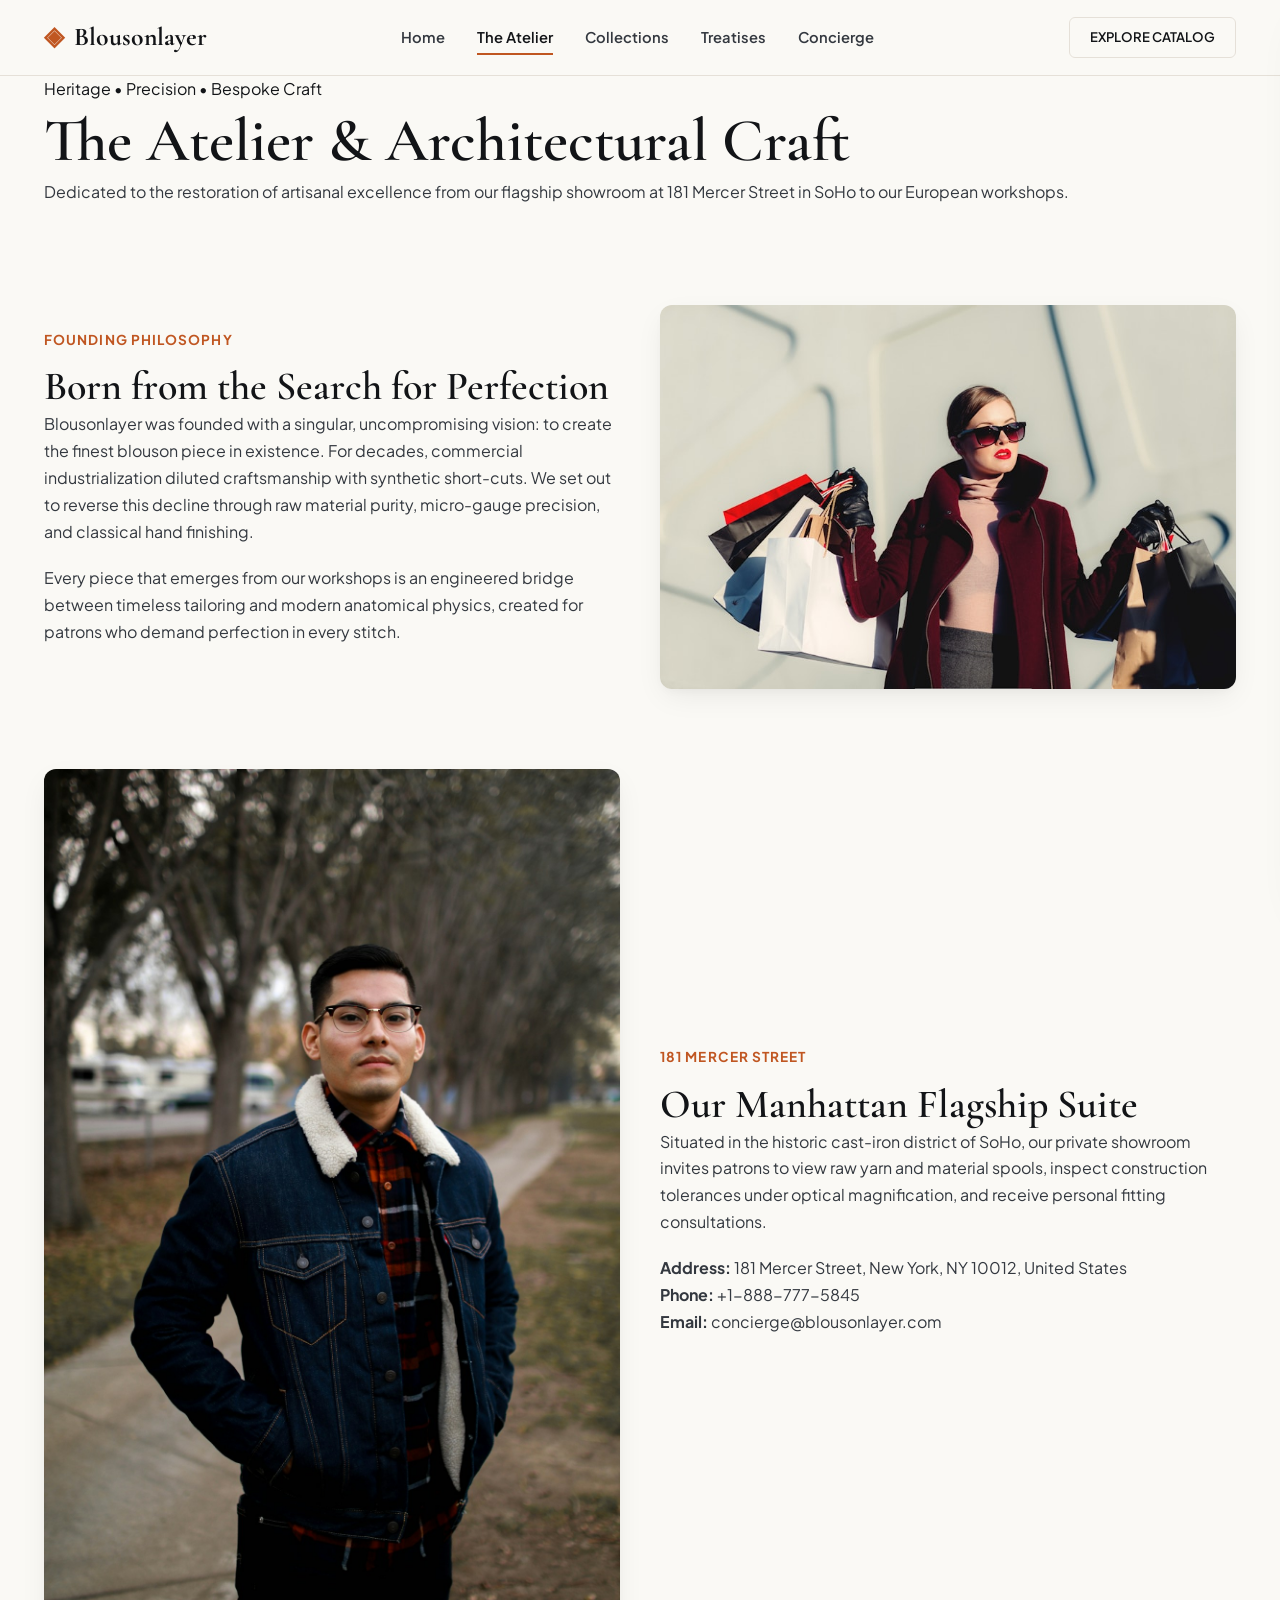
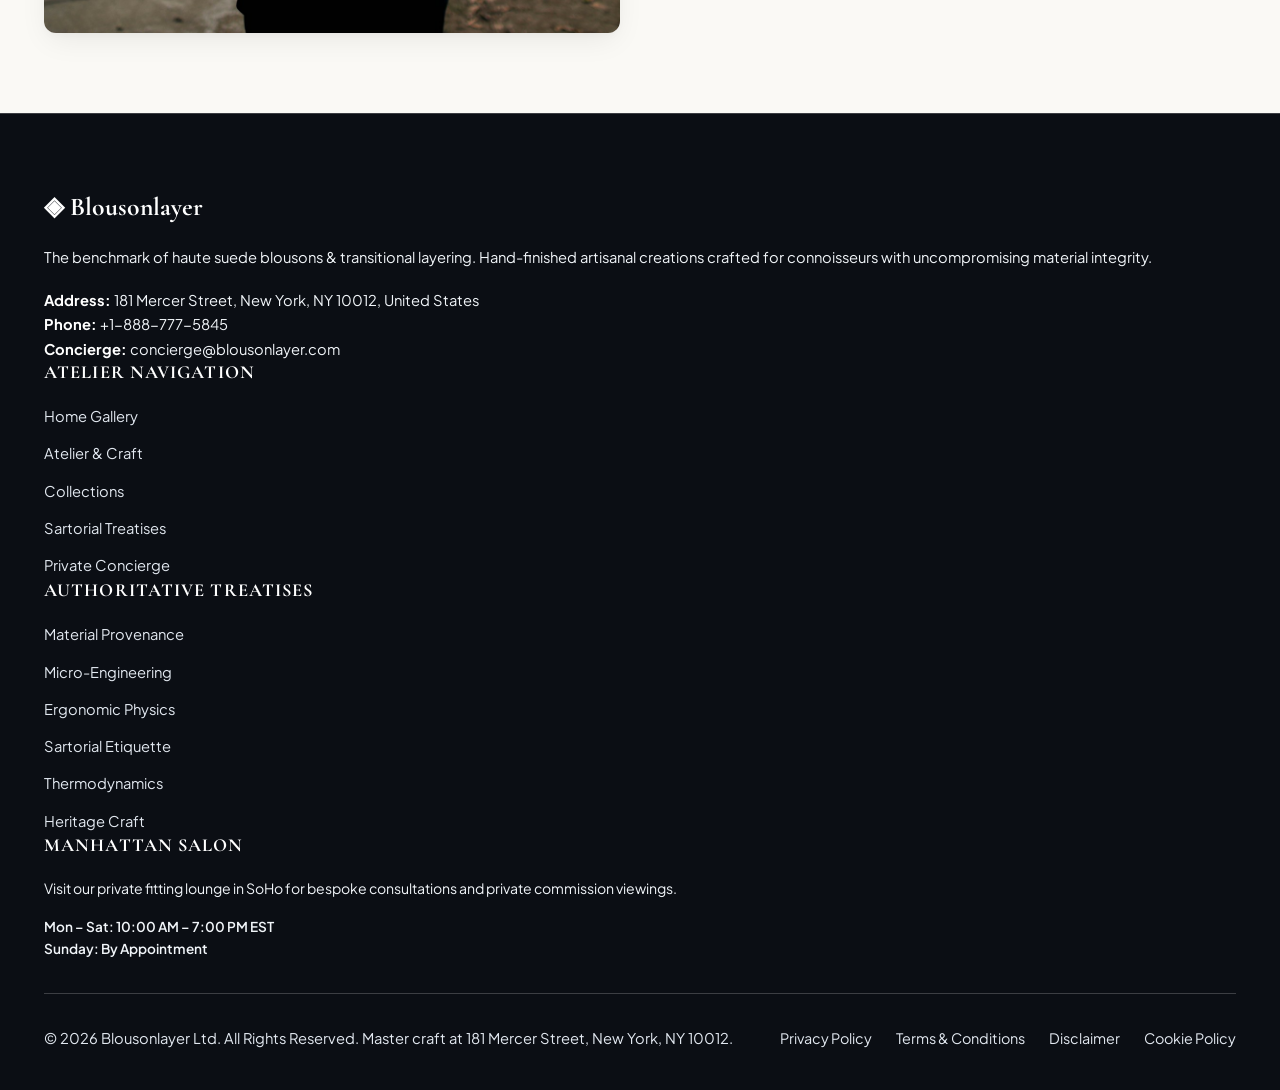
==== commit 56d441e9: "Add files via upload" ====
--- a/about.html
+++ b/about.html
@@ -3,13 +3,13 @@
 <head>
   <meta charset="UTF-8">
   <meta name="viewport" content="width=device-width, initial-scale=1.0">
-  <title>The Atelier &amp; Heritage Craft | Macintoshcoat</title>
-  <meta name="description" content="Discover the heritage of British vulcanized stormproof outerwear, Charles Macintosh's 1824 discovery, and our master Manhattan salon at 181 Mercer Street.">
-  <link rel="canonical" href="https://macintoshcoat.com/">
+  <title>The Atelier & Heritage Craft — Blousonlayer</title>
+  <meta name="description" content="Discover the heritage of Blousonlayer at 181 Mercer Street, New York.">
+  <link rel="canonical" href="https://blousonlayer.com/about.html">
   <link rel="preconnect" href="https://fonts.googleapis.com">
   <link rel="preconnect" href="https://fonts.gstatic.com" crossorigin>
-  <link href="https://fonts.googleapis.com/css2?family=Playfair+Display:ital,wght@0,400..900;1,400..900&family=Plus+Jakarta+Sans:ital,wght@0,300..800;1,300..800&display=swap" rel="stylesheet">
-  <link rel="stylesheet" href="assets/css/style.css">
+  <link href="https://fonts.googleapis.com/css2?family=Cormorant+Garamond:ital,wght@0,400;0,600;0,700;1,400&family=Plus+Jakarta+Sans:wght@300;400;500;600;700&display=swap" rel="stylesheet">
+  <link rel="stylesheet" href="/assets/css/style.css">
   <!-- Google tag (gtag.js) -->
   <script async src="https://www.googletagmanager.com/gtag/js?id=G-0LY0HY7L01"></script>
   <script>
@@ -18,164 +18,137 @@
     gtag('js', new Date());
     gtag('config', 'G-0LY0HY7L01');
   </script>
+
 </head>
 <body>
-  <!-- Top Announcement Bar -->
-  <div class="announcement-bar">
-    <span>◈ THE WINTER 2026 ARCHITECTURAL ARCHIVE &bull; 100% WATERPROOF BONDED VULCANIZED COTTON &bull; FLAGSHIP ATELIER AT 181 MERCER ST, NYC</span>
-  </div>
-
-  <!-- Mandatory Global Site Header -->
+  <!-- Mandatory Global Site Header (Exactly 1 per page) -->
   <header class="site-header">
     <div class="header-container">
-      <a href="/" class="brand-logo">
-        <span class="brand-mark">◈</span>
-        <div>
-          <span>Macintoshcoat</span>
-          <span class="brand-sub">London &bull; New York</span>
-        </div>
+      <a href="/" class="brand-logo" aria-label="Blousonlayer Home">
+        <span class="logo-mark">◈</span>
+        <span class="logo-text">Blousonlayer</span>
       </a>
-      <nav class="desktop-nav">
-        <a href="/" class="nav-link">Home</a><a href="collection.html" class="nav-link">Collections</a><a href="about.html" class="nav-link active">Atelier &amp; Craft</a><a href="blog.html" class="nav-link">Sartorial Treatises</a><a href="contact.html" class="nav-link">SoHo Salon</a>
+      <nav class="desktop-nav" aria-label="Primary Navigation">
+        <a href="/" class="nav-link">Home</a>
+        <a href="/about.html" class="nav-link active">The Atelier</a>
+        <a href="/collection.html" class="nav-link">Collections</a>
+        <a href="/blog.html" class="nav-link">Treatises</a>
+        <a href="/contact.html" class="nav-link">Concierge</a>
       </nav>
       <div class="header-actions">
-        <a href="contact.html" class="btn btn-primary">Book Salon Fitting</a>
-        <button class="mobile-toggle" id="mobile-toggle" aria-label="Toggle Navigation">
-          <span></span><span></span><span></span>
+        <a href="/collection.html" class="btn btn-sm btn-outline">Explore Catalog</a>
+        <button id="drawer-toggle" class="mobile-toggle" aria-label="Open Navigation Menu">
+          <span class="hamburger-bar"></span>
+          <span class="hamburger-bar"></span>
+          <span class="hamburger-bar"></span>
         </button>
       </div>
     </div>
   </header>
 
-  <!-- Mandatory Mobile Drawer -->
-  <div class="mobile-drawer" id="mobile-drawer">
-    <button class="drawer-close" id="drawer-close" aria-label="Close Menu">&times;</button>
-    <div>
-      <div class="brand-logo" style="margin-bottom: 2rem;">◈ Macintoshcoat</div>
-      <ul class="mobile-nav-links">
-        <li><a href="/">Home</a></li><li><a href="collection.html">Collections</a></li><li><a href="about.html">Atelier &amp; Craft</a></li><li><a href="blog.html">Sartorial Treatises</a></li><li><a href="contact.html">SoHo Salon</a></li>
-      </ul>
+  <!-- Mandatory Mobile Navigation Drawer (Exactly 1 per page) -->
+  <div class="mobile-drawer" id="mobile-drawer" aria-hidden="true">
+    <div class="drawer-header">
+      <div class="drawer-brand">Blousonlayer</div>
+      <button id="drawer-close" class="drawer-close-btn" aria-label="Close Navigation Menu">&times;</button>
     </div>
-    <div style="margin-top: 2rem;">
-      <a href="contact.html" class="btn btn-primary" style="width: 100%;">Book Private Fitting</a>
-      <p style="font-size: 0.8rem; color: #64748B; margin-top: 1rem; line-height: 1.5;">
-        181 Mercer Street, New York, NY 10012<br>+1-888-777-5845
-      </p>
+    <nav class="drawer-nav" aria-label="Mobile Navigation">
+      <a href="/" class="drawer-link">Home</a>
+      <a href="/about.html" class="drawer-link active">The Atelier &amp; Craft</a>
+      <a href="/collection.html" class="drawer-link">Curated Suede & Cashmere Blouson Vitrine</a>
+      <a href="/blog.html" class="drawer-link">Sartorial Treatises</a>
+      <a href="/contact.html" class="drawer-link">Private Concierge</a>
+    </nav>
+    <div class="drawer-footer">
+      <p class="drawer-contact-title">Manhattan Atelier &amp; Suite</p>
+      <p class="drawer-contact-info">181 Mercer Street, New York, NY 10012, United States</p>
+      <p class="drawer-contact-info">Tel: +1-888-777-5845</p>
+      <p class="drawer-contact-info">Email: concierge@blousonlayer.com</p>
     </div>
   </div>
-  <div class="mobile-drawer-overlay" id="drawer-overlay"></div>
-
-  <!-- Page Banner -->
-  <section class="section-sm section-light" style="border-bottom: 1px solid var(--color-border);">
-    <div class="container text-center">
-      <div class="pill-badge">SINCE 1824 &bull; SOHO FLAGSHIP</div>
-      <h1>Two Centuries of Stormproof Mastery</h1>
-      <p style="max-width: 720px; margin: 0 auto; font-size: 1.15rem; color: #475569;">
-        From Charles Macintosh’s revolutionary vulcanization patents in Glasgow to our contemporary bespoke salon in New York, we forge architectural defense against the world’s most hostile squalls.
-      </p>
+  <div id="drawer-overlay" class="drawer-overlay"></div>
+  <section class="page-hero">
+    <div class="container">
+      <span class="hero-badge">Heritage &bull; Precision &bull; Bespoke Craft</span>
+      <h1>The Atelier &amp; Architectural Craft</h1>
+      <p class="lead">Dedicated to the restoration of artisanal excellence from our flagship showroom at 181 Mercer Street in SoHo to our European workshops.</p>
     </div>
   </section>
-
-  <!-- Story Section 1 -->
-  <section class="section">
+  <main class="section">
     <div class="container">
-      <div class="atelier-grid">
+      <div class="grid-2" style="margin-bottom: 5rem;">
         <div>
-          <div class="pill-badge">HERITAGE DISCOVERY</div>
-          <h2>The 1824 Molecular Breakthrough</h2>
-          <p>
-            In 1824, Scottish chemist Charles Macintosh discovered that by dissolving natural Para rubber in coal-tar naphtha, he could apply a thin, flexible elastomer solution between two plies of woven cotton gabardine. The result was the world’s first completely impervious, waterproof textile that did not turn brittle in arctic freezing or melt in summer warmth.
-          </p>
-          <p>
-            Today, Macintoshcoat upholds this unbroken Scottish tradition. While commercial brands migrated to cheap polyurethane petroleum coatings that decay and crack in a few seasons, our vulcanized bonded cotton remains chemically stable for over three decades of severe downpours.
-          </p>
+          <div class="section-subtitle">Founding Philosophy</div>
+          <h2>Born from the Search for Perfection</h2>
+          <p>Blousonlayer was founded with a singular, uncompromising vision: to create the finest blouson piece in existence. For decades, commercial industrialization diluted craftsmanship with synthetic short-cuts. We set out to reverse this decline through raw material purity, micro-gauge precision, and classical hand finishing.</p>
+          <p>Every piece that emerges from our workshops is an engineered bridge between timeless tailoring and modern anatomical physics, created for patrons who demand perfection in every stitch.</p>
         </div>
-        <div class="atelier-image-frame">
-          <img src="/assets/images/master_leather_aviator_atelier.jpg" alt="Master Outerwear Tailor Atelier Bench">
+        <div style="border-radius: var(--radius-md); overflow: hidden; box-shadow: var(--shadow-md);"><img src="/assets/images/collection_shearling.jpg" alt="Atelier craft"></div>
+      </div>
+      <div class="grid-2">
+        <div style="border-radius: var(--radius-md); overflow: hidden; box-shadow: var(--shadow-md);"><img src="/assets/images/hero_alpine_coat.jpg" alt="Artisan inspection"></div>
+        <div>
+          <div class="section-subtitle">181 Mercer Street</div>
+          <h2>Our Manhattan Flagship Suite</h2>
+          <p>Situated in the historic cast-iron district of SoHo, our private showroom invites patrons to view raw yarn and material spools, inspect construction tolerances under optical magnification, and receive personal fitting consultations.</p>
+          <p><strong>Address:</strong> 181 Mercer Street, New York, NY 10012, United States<br><strong>Phone:</strong> +1-888-777-5845<br><strong>Email:</strong> concierge@blousonlayer.com</p>
         </div>
       </div>
     </div>
-  </section>
-
-  <!-- Story Section 2 -->
-  <section class="section section-light">
-    <div class="container">
-      <div class="atelier-grid">
-        <div class="salon-visual">
-          <img src="/assets/images/mercer_street_aviator_salon.jpg" alt="Flagship Salon at 181 Mercer Street">
-        </div>
-        <div>
-          <div class="pill-badge">THE MANHATTAN ATELIER</div>
-          <h2>The 181 Mercer Street Flagship Salon</h2>
-          <p>
-            Our SoHo flagship at 181 Mercer Street unites Old-World Scottish manufacturing with private Manhattan concierge service. Here, clients engage in 48-measurement anatomical fitting sessions to create bespoke outercoats calibrated to their idiosyncratic posture and aesthetic desires.
-          </p>
-          <p>
-            Every commission is cataloged in our archival registry. We offer lifetime seam servicing, re-proofing, button replacements, and bespoke sleeve adjustments, ensuring that your Macintoshcoat remains an enduring family heirloom.
-          </p>
-          <div style="margin-top: 2rem;">
-            <a href="/contact.html" class="btn btn-primary">Schedule A Private Salon Fitting</a>
-          </div>
-        </div>
-      </div>
-    </div>
-  </section>
-
+  </main>
   <!-- Mandatory Global Site Footer -->
   <footer class="site-footer">
     <div class="container">
       <div class="footer-grid">
         <div class="footer-col">
-          <div class="footer-brand">◈ Macintoshcoat</div>
+          <div class="footer-brand">◈ Blousonlayer</div>
           <p class="footer-desc">
-            The definitive master benchmark of British vulcanized stormproof outerwear and bespoke tailoring. Engineered with Scottish cotton gabardine and vulcanized Para rubber for absolute weather defense.
+            The benchmark of haute suede blousons & transitional layering. Hand-finished artisanal creations crafted for connoisseurs with uncompromising material integrity.
           </p>
           <div class="footer-contact-item"><strong>Address:</strong> 181 Mercer Street, New York, NY 10012, United States</div>
           <div class="footer-contact-item"><strong>Phone:</strong> +1-888-777-5845</div>
-          <div class="footer-contact-item"><strong>Concierge:</strong> concierge@macintoshcoat.com</div>
+          <div class="footer-contact-item"><strong>Concierge:</strong> concierge@blousonlayer.com</div>
         </div>
         <div class="footer-col">
           <h4 class="footer-title">Atelier Navigation</h4>
           <ul class="footer-links">
             <li><a href="/">Home Gallery</a></li>
-            <li><a href="collection.html">2026 Archive Collections</a></li>
-            <li><a href="about.html">Atelier &amp; Craftsmanship</a></li>
-            <li><a href="blog.html">Sartorial Treatises</a></li>
-            <li><a href="contact.html">Private SoHo Salon</a></li>
+            <li><a href="/about.html">Atelier &amp; Craft</a></li>
+            <li><a href="/collection.html">Collections</a></li>
+            <li><a href="/blog.html">Sartorial Treatises</a></li>
+            <li><a href="/contact.html">Private Concierge</a></li>
           </ul>
         </div>
         <div class="footer-col">
           <h4 class="footer-title">Authoritative Treatises</h4>
           <ul class="footer-links">
-            <li><a href="blog/material-provenance-and-fiber-crystallography.html">Material Provenance</a></li>
-            <li><a href="blog/micro-engineering-tolerances-and-finishing.html">Micro-Engineering</a></li>
-            <li><a href="blog/biomechanical-ergonomics-and-wearer-physics.html">Ergonomic Physics</a></li>
-            <li><a href="blog/sartorial-color-theory-and-formal-etiquette.html">Sartorial Etiquette</a></li>
-            <li><a href="blog/hygroscopic-microclimate-thermodynamics.html">Thermodynamics</a></li>
-            <li><a href="blog/bespoke-craftsmanship-and-heritage-methods.html">Heritage Craft</a></li>
+            <li><a href="/blog/material-provenance-and-fiber-crystallography.html">Material Provenance</a></li>
+            <li><a href="/blog/micro-engineering-tolerances-and-finishing.html">Micro-Engineering</a></li>
+            <li><a href="/blog/biomechanical-ergonomics-and-wearer-physics.html">Ergonomic Physics</a></li>
+            <li><a href="/blog/sartorial-color-theory-and-formal-etiquette.html">Sartorial Etiquette</a></li>
+            <li><a href="/blog/hygroscopic-microclimate-thermodynamics.html">Thermodynamics</a></li>
+            <li><a href="/blog/bespoke-craftsmanship-and-heritage-methods.html">Heritage Craft</a></li>
           </ul>
         </div>
         <div class="footer-col">
           <h4 class="footer-title">Manhattan Salon</h4>
-          <p style="font-size:0.9rem; line-height: 1.6;">
-            Visit our private fitting lounge in SoHo for bespoke consultations and private archive commission viewings.
+          <p style="font-size:0.88rem; margin-bottom:1rem;">
+            Visit our private fitting lounge in SoHo for bespoke consultations and private commission viewings.
           </p>
-          <div class="footer-hours-box">
-            <p>Mon – Sat: 10:00 AM – 7:00 PM EST<br><span style="color:#94A3B8; font-weight:400; font-size:0.82rem;">Sunday: By Private Appointment</span></p>
-          </div>
+          <p style="font-size:0.85rem; color:#F59E0B; font-weight:600;">Mon – Sat: 10:00 AM – 7:00 PM EST<br>Sunday: By Appointment</p>
         </div>
       </div>
       <div class="footer-bottom">
-        <p>&copy; 2026 Macintoshcoat Ltd. All Rights Reserved. Master craft at 181 Mercer Street, New York, NY 10012.</p>
+        <p>&copy; 2026 Blousonlayer Ltd. All Rights Reserved. Master craft at 181 Mercer Street, New York, NY 10012.</p>
         <div class="footer-legal-links">
-          <a href="privacy-policy.html">Privacy Policy</a>
-          <a href="terms-and-conditions.html">Terms &amp; Conditions</a>
-          <a href="disclaimer.html">Disclaimer</a>
-          <a href="cookie-policy.html">Cookie Policy</a>
+          <a href="/privacy-policy.html">Privacy Policy</a>
+          <a href="/terms-and-conditions.html">Terms &amp; Conditions</a>
+          <a href="/disclaimer.html">Disclaimer</a>
+          <a href="/cookie-policy.html">Cookie Policy</a>
         </div>
       </div>
     </div>
   </footer>
-  <script src="assets/js/main.js"></script>
+  <script src="/assets/js/main.js"></script>
 </body>
 </html>
--- a/assets/css/style.css
+++ b/assets/css/style.css
@@ -1,4 +1,4 @@
-/* Master Design System — macintoshcoat (Haute Commercial Paid Theme) */
+/* Master Design System — blousonlayer (Haute Commercial Paid Theme) */
 :root {
   --color-primary: #121417;
   --color-primary-dark: #0A0C0E;
